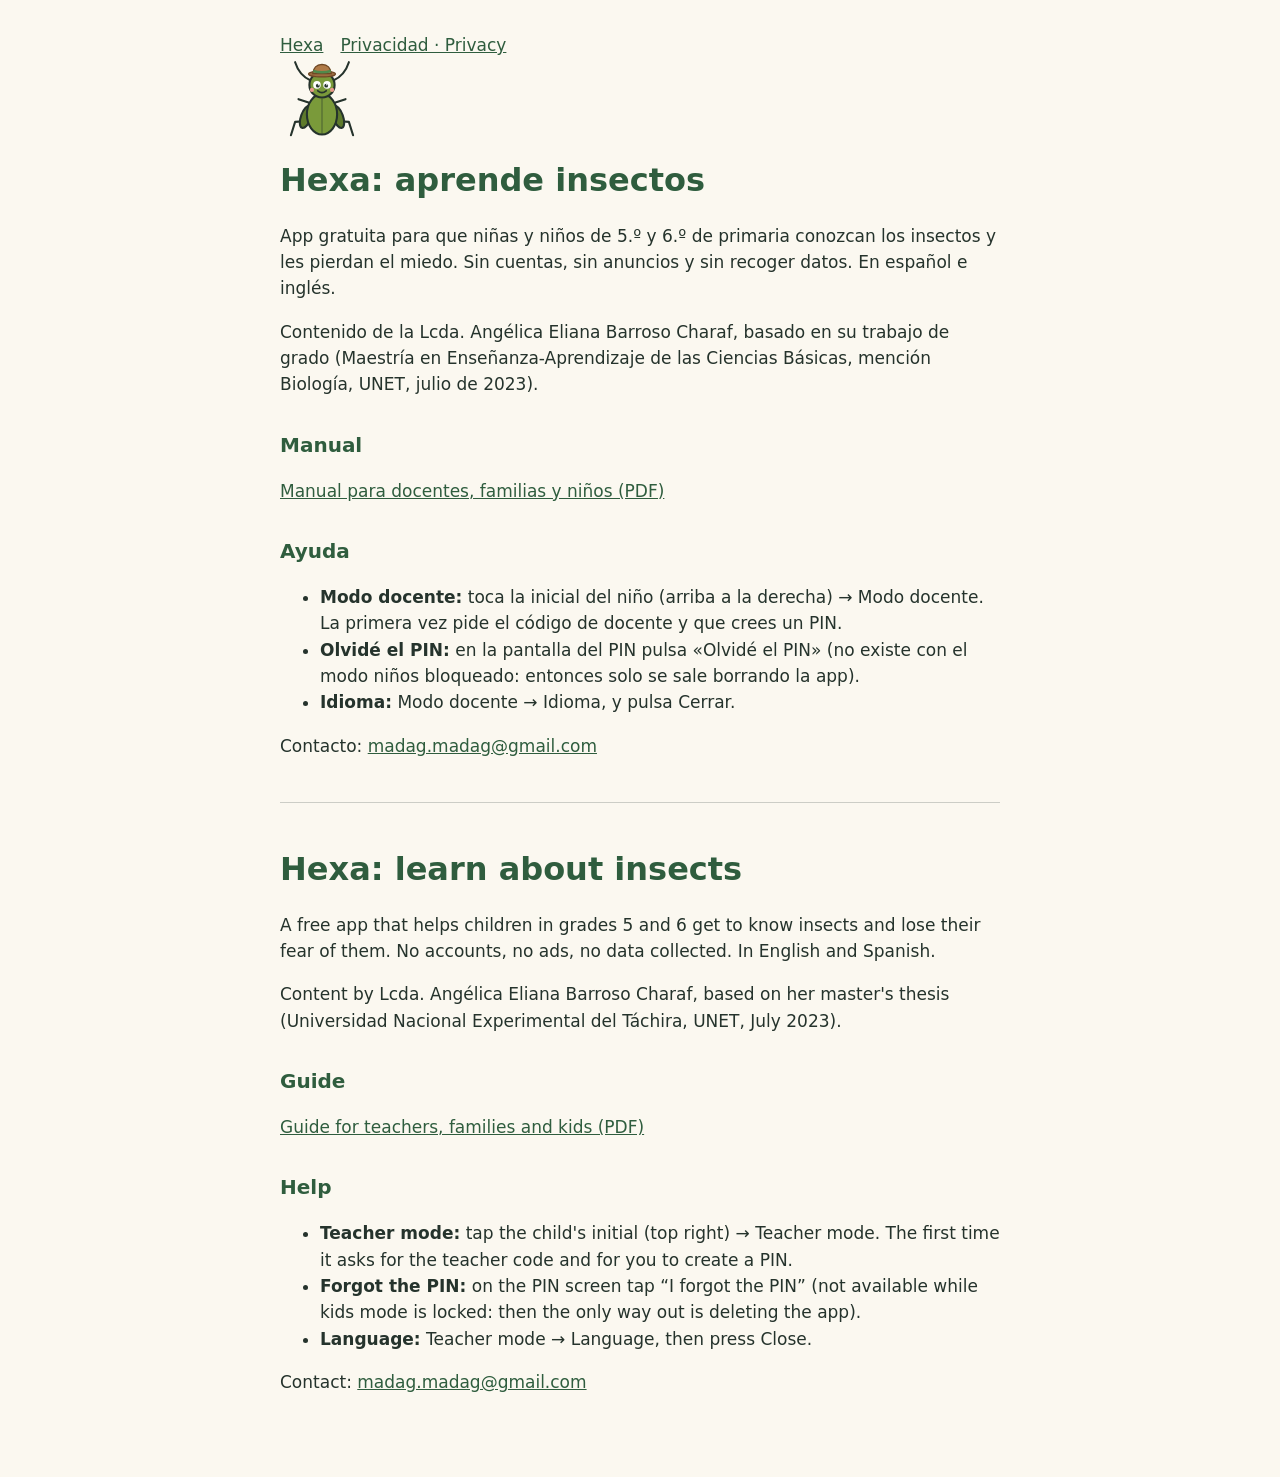
==== index.html @ cc791228 "Web de Hexa: soporte, privacidad y manuales Co-Authored-By: Claude Opus 5.5 <noreply@anthropic.com>" ====
<!doctype html><html lang="es"><head><meta charset="utf-8"><meta name="viewport" content="width=device-width,initial-scale=1"><title>Hexa: aprende insectos</title><style>:root{color-scheme:light dark;--bg:#FBF8F0;--fg:#25332C;--mut:#5d6b63;--acc:#2F5D3E}@media(prefers-color-scheme:dark){:root{--bg:#141a16;--fg:#eef2ee;--mut:#9aa8a0;--acc:#8fcf9b}}body{margin:0;background:var(--bg);color:var(--fg);font:17px/1.55 -apple-system,system-ui,sans-serif}main{max-width:720px;margin:0 auto;padding:32px 20px 64px}h1{font-size:2rem;margin:.2em 0;color:var(--acc)}h2{font-size:1.25rem;margin-top:1.6em;color:var(--acc)}a{color:var(--acc)}.mut{color:var(--mut)}hr{border:0;border-top:1px solid var(--mut);opacity:.3;margin:2.5em 0}nav a{margin-right:1em}img.logo{width:84px;height:84px}</style></head><body><main><nav><a href="./">Hexa</a><a href="privacidad.html">Privacidad · Privacy</a></nav><img class="logo" src="paquito.svg" alt="">
<section lang="es"><h1>Hexa: aprende insectos</h1>
<p>App gratuita para que niñas y niños de 5.º y 6.º de primaria conozcan los insectos y les pierdan el miedo. Sin cuentas, sin anuncios y sin recoger datos. En español e inglés.</p>
<p>Contenido de la Lcda. Angélica Eliana Barroso Charaf, basado en su trabajo de grado (Maestría en Enseñanza-Aprendizaje de las Ciencias Básicas, mención Biología, UNET, julio de 2023).</p>
<h2>Manual</h2><p><a href="Manual-Hexa-beta.pdf">Manual para docentes, familias y niños (PDF)</a></p>
<h2>Ayuda</h2><ul><li><b>Modo docente:</b> toca la inicial del niño (arriba a la derecha) → Modo docente. La primera vez pide el código de docente y que crees un PIN.</li><li><b>Olvidé el PIN:</b> en la pantalla del PIN pulsa «Olvidé el PIN» (no existe con el modo niños bloqueado: entonces solo se sale borrando la app).</li><li><b>Idioma:</b> Modo docente → Idioma, y pulsa Cerrar.</li></ul>
<p>Contacto: <a href="mailto:madag.madag@gmail.com">madag.madag@gmail.com</a></p></section><hr>
<section lang="en"><h1>Hexa: learn about insects</h1>
<p>A free app that helps children in grades 5 and 6 get to know insects and lose their fear of them. No accounts, no ads, no data collected. In English and Spanish.</p>
<p>Content by Lcda. Angélica Eliana Barroso Charaf, based on her master's thesis (Universidad Nacional Experimental del Táchira, UNET, July 2023).</p>
<h2>Guide</h2><p><a href="Hexa-beta-guide.pdf">Guide for teachers, families and kids (PDF)</a></p>
<h2>Help</h2><ul><li><b>Teacher mode:</b> tap the child's initial (top right) → Teacher mode. The first time it asks for the teacher code and for you to create a PIN.</li><li><b>Forgot the PIN:</b> on the PIN screen tap “I forgot the PIN” (not available while kids mode is locked: then the only way out is deleting the app).</li><li><b>Language:</b> Teacher mode → Language, then press Close.</li></ul>
<p>Contact: <a href="mailto:madag.madag@gmail.com">madag.madag@gmail.com</a></p></section></main></body></html>
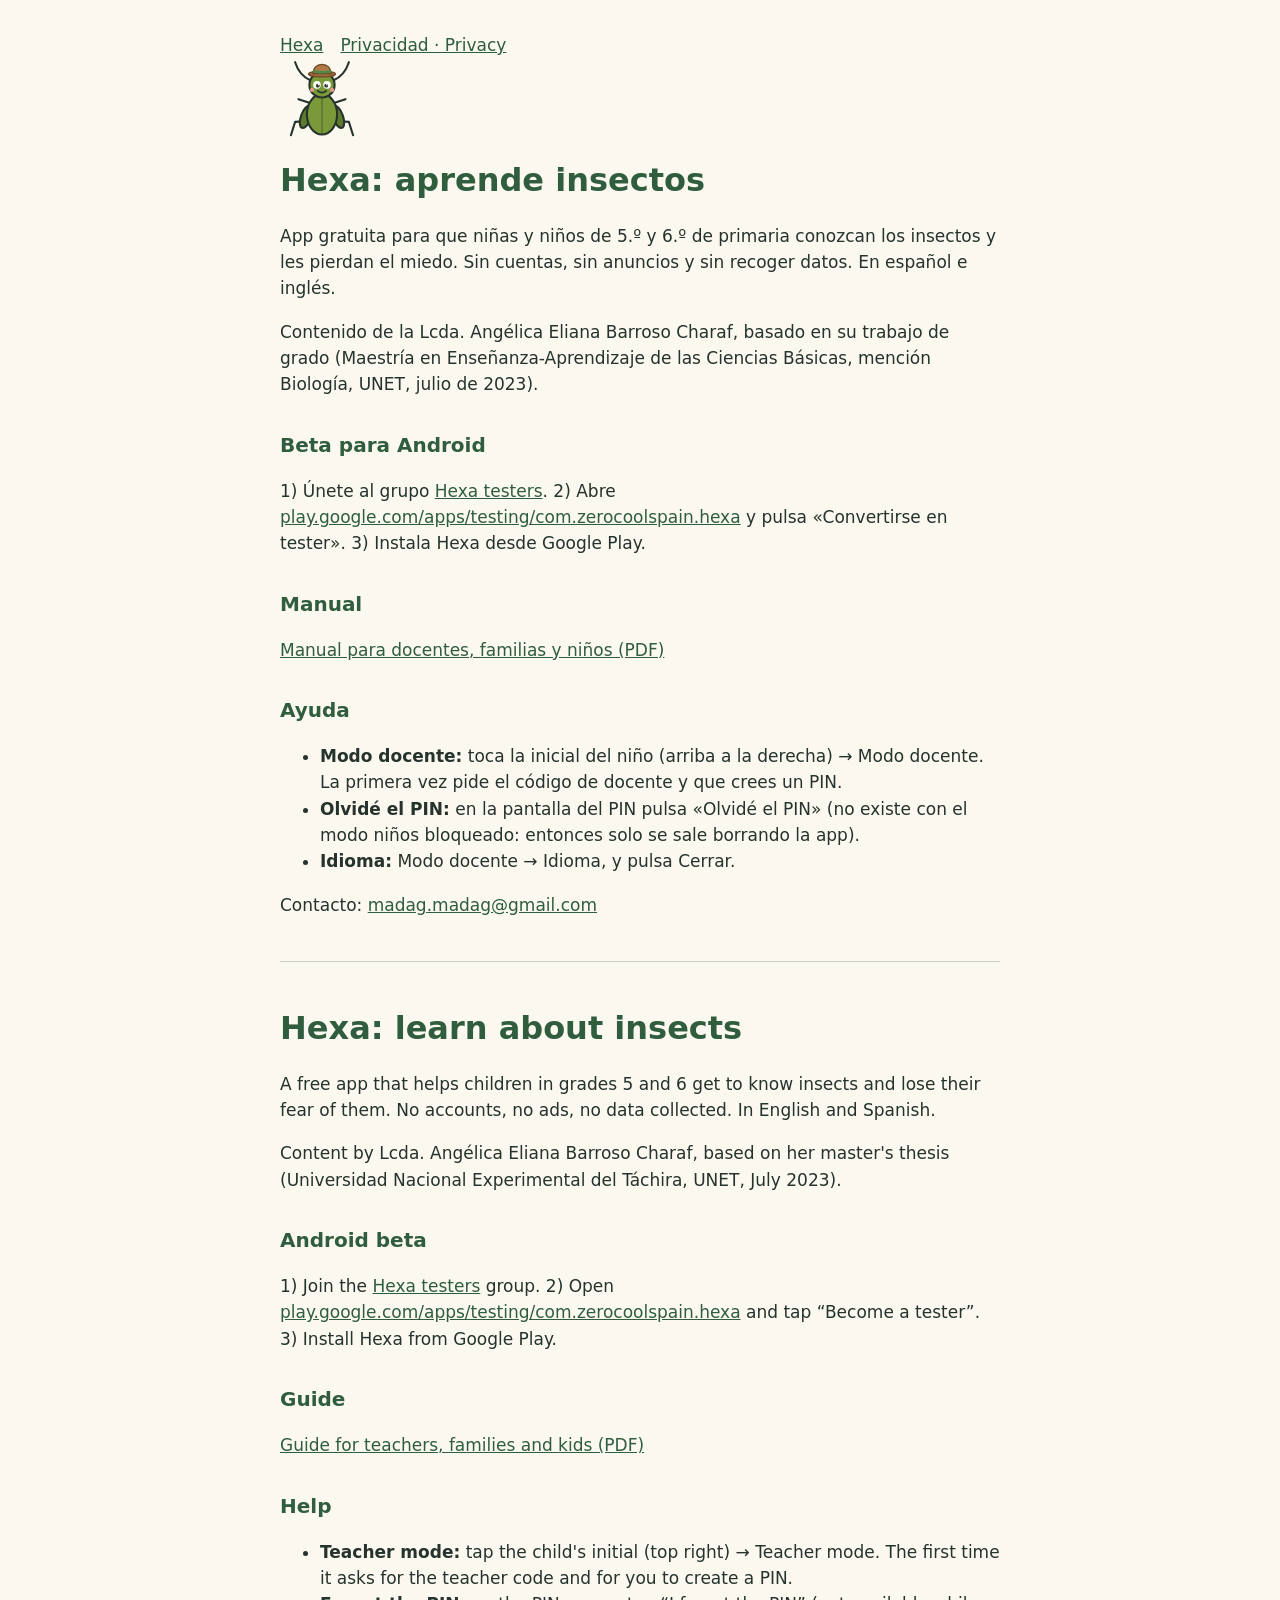
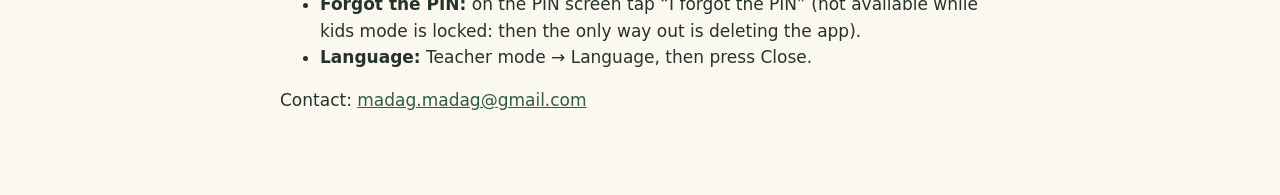
==== commit d98f3791: "Beta para Android Co-Authored-By: Claude Opus 5.5 <noreply@anthropic.com>" ====
--- a/index.html
+++ b/index.html
@@ -2,12 +2,14 @@
 <section lang="es"><h1>Hexa: aprende insectos</h1>
 <p>App gratuita para que niñas y niños de 5.º y 6.º de primaria conozcan los insectos y les pierdan el miedo. Sin cuentas, sin anuncios y sin recoger datos. En español e inglés.</p>
 <p>Contenido de la Lcda. Angélica Eliana Barroso Charaf, basado en su trabajo de grado (Maestría en Enseñanza-Aprendizaje de las Ciencias Básicas, mención Biología, UNET, julio de 2023).</p>
+<h2>Beta para Android</h2><p>1) Únete al grupo <a href="https://groups.google.com/g/hexa-testers">Hexa testers</a>. 2) Abre <a href="https://play.google.com/apps/testing/com.zerocoolspain.hexa">play.google.com/apps/testing/com.zerocoolspain.hexa</a> y pulsa «Convertirse en tester». 3) Instala Hexa desde Google Play.</p>
 <h2>Manual</h2><p><a href="Manual-Hexa-beta.pdf">Manual para docentes, familias y niños (PDF)</a></p>
 <h2>Ayuda</h2><ul><li><b>Modo docente:</b> toca la inicial del niño (arriba a la derecha) → Modo docente. La primera vez pide el código de docente y que crees un PIN.</li><li><b>Olvidé el PIN:</b> en la pantalla del PIN pulsa «Olvidé el PIN» (no existe con el modo niños bloqueado: entonces solo se sale borrando la app).</li><li><b>Idioma:</b> Modo docente → Idioma, y pulsa Cerrar.</li></ul>
 <p>Contacto: <a href="mailto:madag.madag@gmail.com">madag.madag@gmail.com</a></p></section><hr>
 <section lang="en"><h1>Hexa: learn about insects</h1>
 <p>A free app that helps children in grades 5 and 6 get to know insects and lose their fear of them. No accounts, no ads, no data collected. In English and Spanish.</p>
 <p>Content by Lcda. Angélica Eliana Barroso Charaf, based on her master's thesis (Universidad Nacional Experimental del Táchira, UNET, July 2023).</p>
+<h2>Android beta</h2><p>1) Join the <a href="https://groups.google.com/g/hexa-testers">Hexa testers</a> group. 2) Open <a href="https://play.google.com/apps/testing/com.zerocoolspain.hexa">play.google.com/apps/testing/com.zerocoolspain.hexa</a> and tap “Become a tester”. 3) Install Hexa from Google Play.</p>
 <h2>Guide</h2><p><a href="Hexa-beta-guide.pdf">Guide for teachers, families and kids (PDF)</a></p>
 <h2>Help</h2><ul><li><b>Teacher mode:</b> tap the child's initial (top right) → Teacher mode. The first time it asks for the teacher code and for you to create a PIN.</li><li><b>Forgot the PIN:</b> on the PIN screen tap “I forgot the PIN” (not available while kids mode is locked: then the only way out is deleting the app).</li><li><b>Language:</b> Teacher mode → Language, then press Close.</li></ul>
 <p>Contact: <a href="mailto:madag.madag@gmail.com">madag.madag@gmail.com</a></p></section></main></body></html>
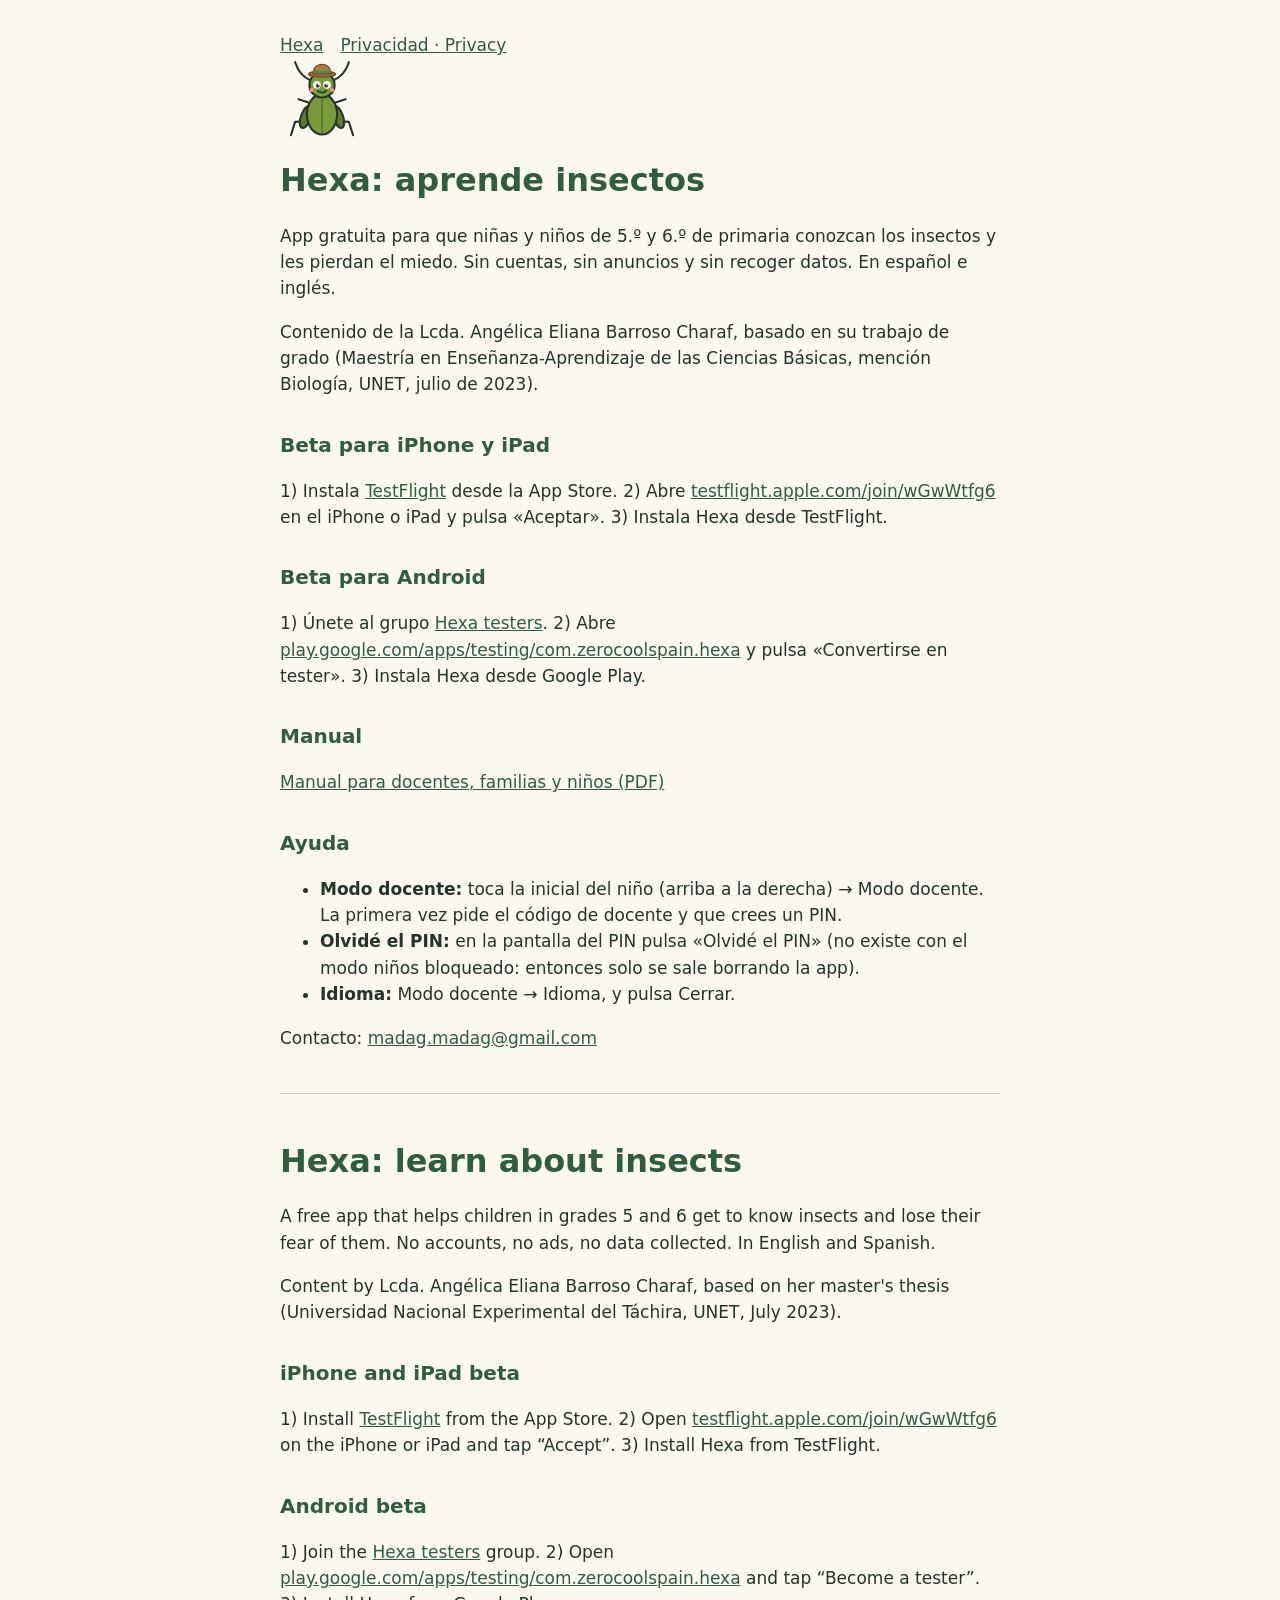
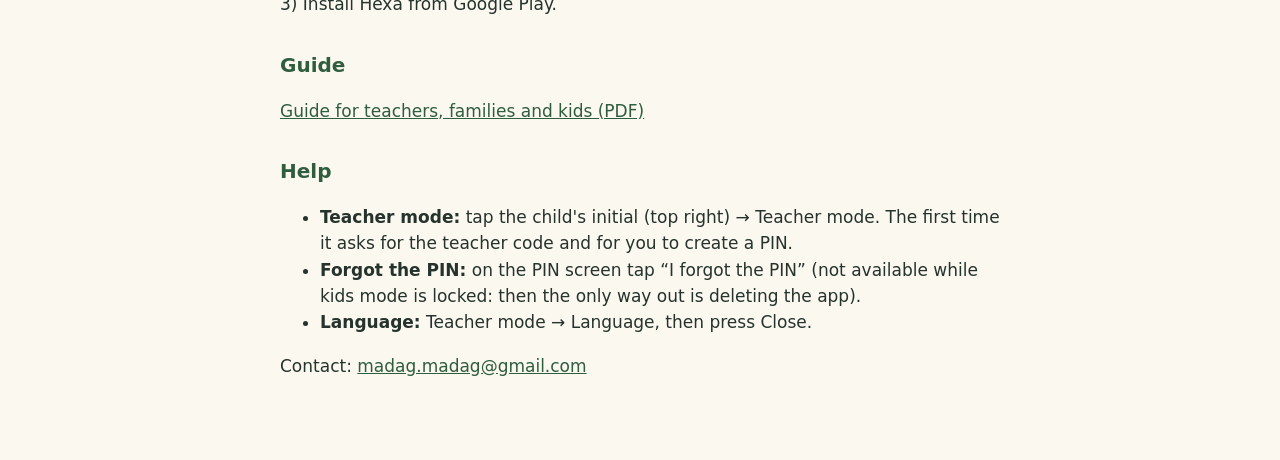
==== commit 4a997fcc: "Enlace de la beta pública de iOS (TestFlight) Co-Authored-By: Claude Opus 5.5 <noreply@anthropic.com" ====
--- a/index.html
+++ b/index.html
@@ -2,6 +2,7 @@
 <section lang="es"><h1>Hexa: aprende insectos</h1>
 <p>App gratuita para que niñas y niños de 5.º y 6.º de primaria conozcan los insectos y les pierdan el miedo. Sin cuentas, sin anuncios y sin recoger datos. En español e inglés.</p>
 <p>Contenido de la Lcda. Angélica Eliana Barroso Charaf, basado en su trabajo de grado (Maestría en Enseñanza-Aprendizaje de las Ciencias Básicas, mención Biología, UNET, julio de 2023).</p>
+<h2>Beta para iPhone y iPad</h2><p>1) Instala <a href="https://apps.apple.com/app/testflight/id899247664">TestFlight</a> desde la App Store. 2) Abre <a href="https://testflight.apple.com/join/wGwWtfg6">testflight.apple.com/join/wGwWtfg6</a> en el iPhone o iPad y pulsa «Aceptar». 3) Instala Hexa desde TestFlight.</p>
 <h2>Beta para Android</h2><p>1) Únete al grupo <a href="https://groups.google.com/g/hexa-testers">Hexa testers</a>. 2) Abre <a href="https://play.google.com/apps/testing/com.zerocoolspain.hexa">play.google.com/apps/testing/com.zerocoolspain.hexa</a> y pulsa «Convertirse en tester». 3) Instala Hexa desde Google Play.</p>
 <h2>Manual</h2><p><a href="Manual-Hexa-beta.pdf">Manual para docentes, familias y niños (PDF)</a></p>
 <h2>Ayuda</h2><ul><li><b>Modo docente:</b> toca la inicial del niño (arriba a la derecha) → Modo docente. La primera vez pide el código de docente y que crees un PIN.</li><li><b>Olvidé el PIN:</b> en la pantalla del PIN pulsa «Olvidé el PIN» (no existe con el modo niños bloqueado: entonces solo se sale borrando la app).</li><li><b>Idioma:</b> Modo docente → Idioma, y pulsa Cerrar.</li></ul>
@@ -9,6 +10,7 @@
 <section lang="en"><h1>Hexa: learn about insects</h1>
 <p>A free app that helps children in grades 5 and 6 get to know insects and lose their fear of them. No accounts, no ads, no data collected. In English and Spanish.</p>
 <p>Content by Lcda. Angélica Eliana Barroso Charaf, based on her master's thesis (Universidad Nacional Experimental del Táchira, UNET, July 2023).</p>
+<h2>iPhone and iPad beta</h2><p>1) Install <a href="https://apps.apple.com/app/testflight/id899247664">TestFlight</a> from the App Store. 2) Open <a href="https://testflight.apple.com/join/wGwWtfg6">testflight.apple.com/join/wGwWtfg6</a> on the iPhone or iPad and tap “Accept”. 3) Install Hexa from TestFlight.</p>
 <h2>Android beta</h2><p>1) Join the <a href="https://groups.google.com/g/hexa-testers">Hexa testers</a> group. 2) Open <a href="https://play.google.com/apps/testing/com.zerocoolspain.hexa">play.google.com/apps/testing/com.zerocoolspain.hexa</a> and tap “Become a tester”. 3) Install Hexa from Google Play.</p>
 <h2>Guide</h2><p><a href="Hexa-beta-guide.pdf">Guide for teachers, families and kids (PDF)</a></p>
 <h2>Help</h2><ul><li><b>Teacher mode:</b> tap the child's initial (top right) → Teacher mode. The first time it asks for the teacher code and for you to create a PIN.</li><li><b>Forgot the PIN:</b> on the PIN screen tap “I forgot the PIN” (not available while kids mode is locked: then the only way out is deleting the app).</li><li><b>Language:</b> Teacher mode → Language, then press Close.</li></ul>
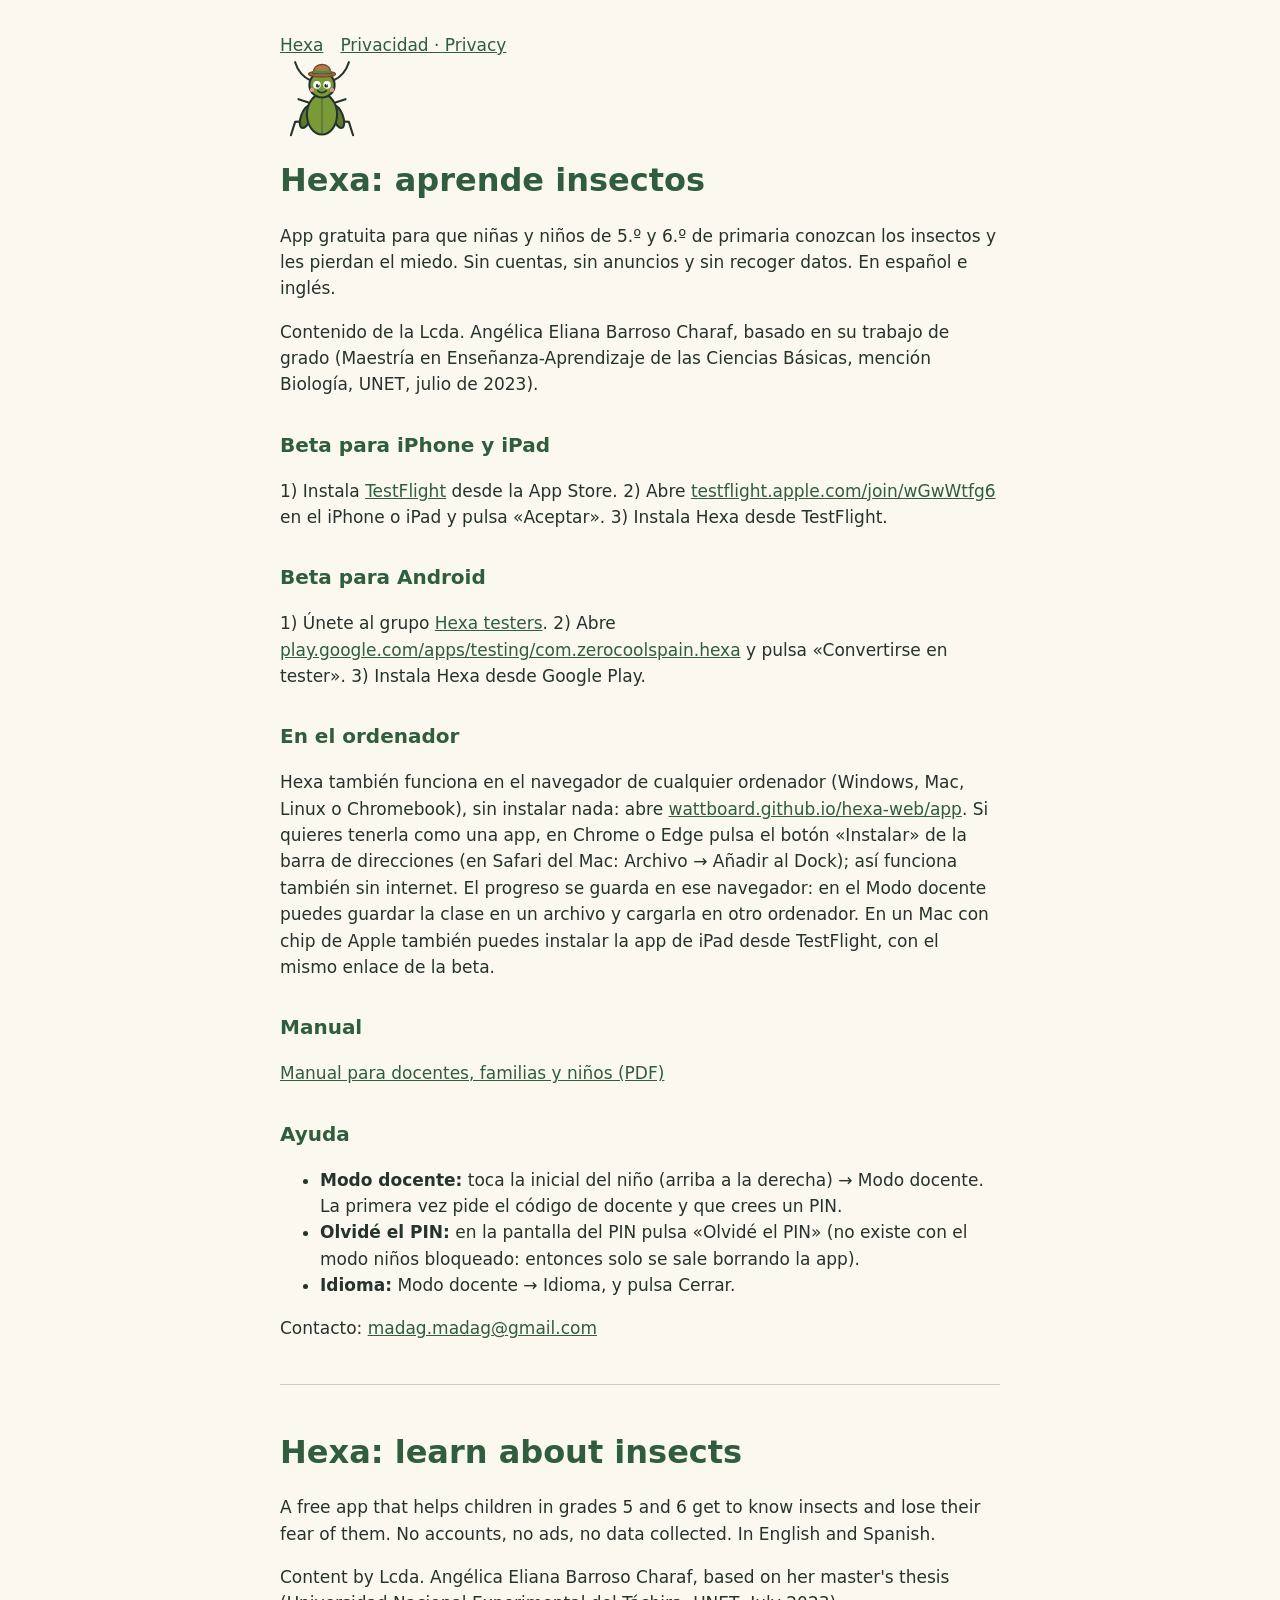
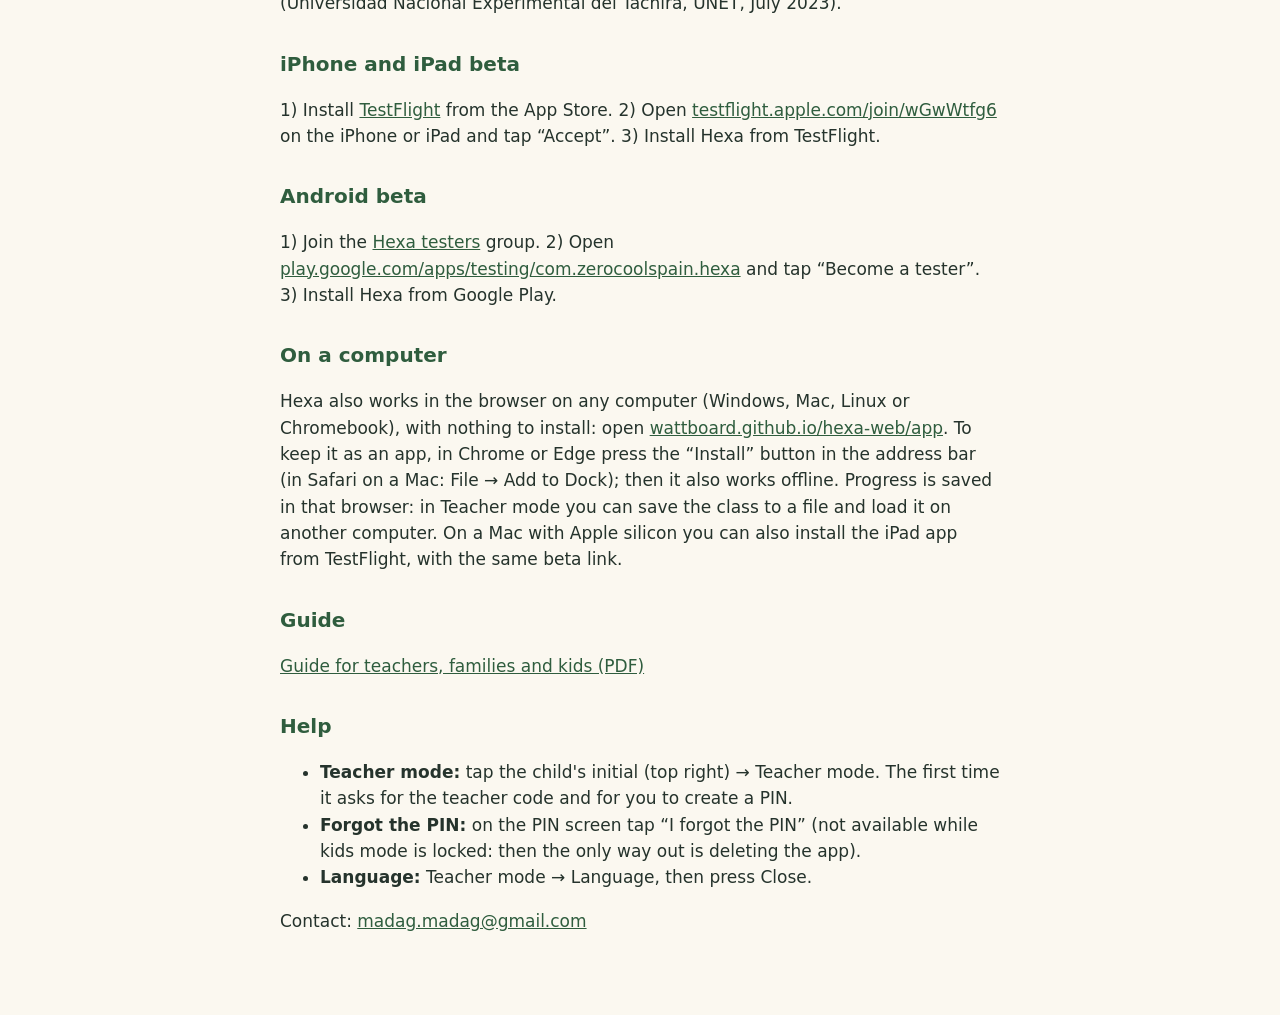
==== commit 522a222c: "Hexa en el navegador: app web en /app (también instalable y sin conexión) y cómo usarla en un ordena" ====
--- a/index.html
+++ b/index.html
@@ -4,6 +4,7 @@
 <p>Contenido de la Lcda. Angélica Eliana Barroso Charaf, basado en su trabajo de grado (Maestría en Enseñanza-Aprendizaje de las Ciencias Básicas, mención Biología, UNET, julio de 2023).</p>
 <h2>Beta para iPhone y iPad</h2><p>1) Instala <a href="https://apps.apple.com/app/testflight/id899247664">TestFlight</a> desde la App Store. 2) Abre <a href="https://testflight.apple.com/join/wGwWtfg6">testflight.apple.com/join/wGwWtfg6</a> en el iPhone o iPad y pulsa «Aceptar». 3) Instala Hexa desde TestFlight.</p>
 <h2>Beta para Android</h2><p>1) Únete al grupo <a href="https://groups.google.com/g/hexa-testers">Hexa testers</a>. 2) Abre <a href="https://play.google.com/apps/testing/com.zerocoolspain.hexa">play.google.com/apps/testing/com.zerocoolspain.hexa</a> y pulsa «Convertirse en tester». 3) Instala Hexa desde Google Play.</p>
+<h2>En el ordenador</h2><p>Hexa también funciona en el navegador de cualquier ordenador (Windows, Mac, Linux o Chromebook), sin instalar nada: abre <a href="app/">wattboard.github.io/hexa-web/app</a>. Si quieres tenerla como una app, en Chrome o Edge pulsa el botón «Instalar» de la barra de direcciones (en Safari del Mac: Archivo → Añadir al Dock); así funciona también sin internet. El progreso se guarda en ese navegador: en el Modo docente puedes guardar la clase en un archivo y cargarla en otro ordenador. En un Mac con chip de Apple también puedes instalar la app de iPad desde TestFlight, con el mismo enlace de la beta.</p>
 <h2>Manual</h2><p><a href="Manual-Hexa-beta.pdf">Manual para docentes, familias y niños (PDF)</a></p>
 <h2>Ayuda</h2><ul><li><b>Modo docente:</b> toca la inicial del niño (arriba a la derecha) → Modo docente. La primera vez pide el código de docente y que crees un PIN.</li><li><b>Olvidé el PIN:</b> en la pantalla del PIN pulsa «Olvidé el PIN» (no existe con el modo niños bloqueado: entonces solo se sale borrando la app).</li><li><b>Idioma:</b> Modo docente → Idioma, y pulsa Cerrar.</li></ul>
 <p>Contacto: <a href="mailto:madag.madag@gmail.com">madag.madag@gmail.com</a></p></section><hr>
@@ -12,6 +13,7 @@
 <p>Content by Lcda. Angélica Eliana Barroso Charaf, based on her master's thesis (Universidad Nacional Experimental del Táchira, UNET, July 2023).</p>
 <h2>iPhone and iPad beta</h2><p>1) Install <a href="https://apps.apple.com/app/testflight/id899247664">TestFlight</a> from the App Store. 2) Open <a href="https://testflight.apple.com/join/wGwWtfg6">testflight.apple.com/join/wGwWtfg6</a> on the iPhone or iPad and tap “Accept”. 3) Install Hexa from TestFlight.</p>
 <h2>Android beta</h2><p>1) Join the <a href="https://groups.google.com/g/hexa-testers">Hexa testers</a> group. 2) Open <a href="https://play.google.com/apps/testing/com.zerocoolspain.hexa">play.google.com/apps/testing/com.zerocoolspain.hexa</a> and tap “Become a tester”. 3) Install Hexa from Google Play.</p>
+<h2>On a computer</h2><p>Hexa also works in the browser on any computer (Windows, Mac, Linux or Chromebook), with nothing to install: open <a href="app/">wattboard.github.io/hexa-web/app</a>. To keep it as an app, in Chrome or Edge press the “Install” button in the address bar (in Safari on a Mac: File → Add to Dock); then it also works offline. Progress is saved in that browser: in Teacher mode you can save the class to a file and load it on another computer. On a Mac with Apple silicon you can also install the iPad app from TestFlight, with the same beta link.</p>
 <h2>Guide</h2><p><a href="Hexa-beta-guide.pdf">Guide for teachers, families and kids (PDF)</a></p>
 <h2>Help</h2><ul><li><b>Teacher mode:</b> tap the child's initial (top right) → Teacher mode. The first time it asks for the teacher code and for you to create a PIN.</li><li><b>Forgot the PIN:</b> on the PIN screen tap “I forgot the PIN” (not available while kids mode is locked: then the only way out is deleting the app).</li><li><b>Language:</b> Teacher mode → Language, then press Close.</li></ul>
 <p>Contact: <a href="mailto:madag.madag@gmail.com">madag.madag@gmail.com</a></p></section></main></body></html>
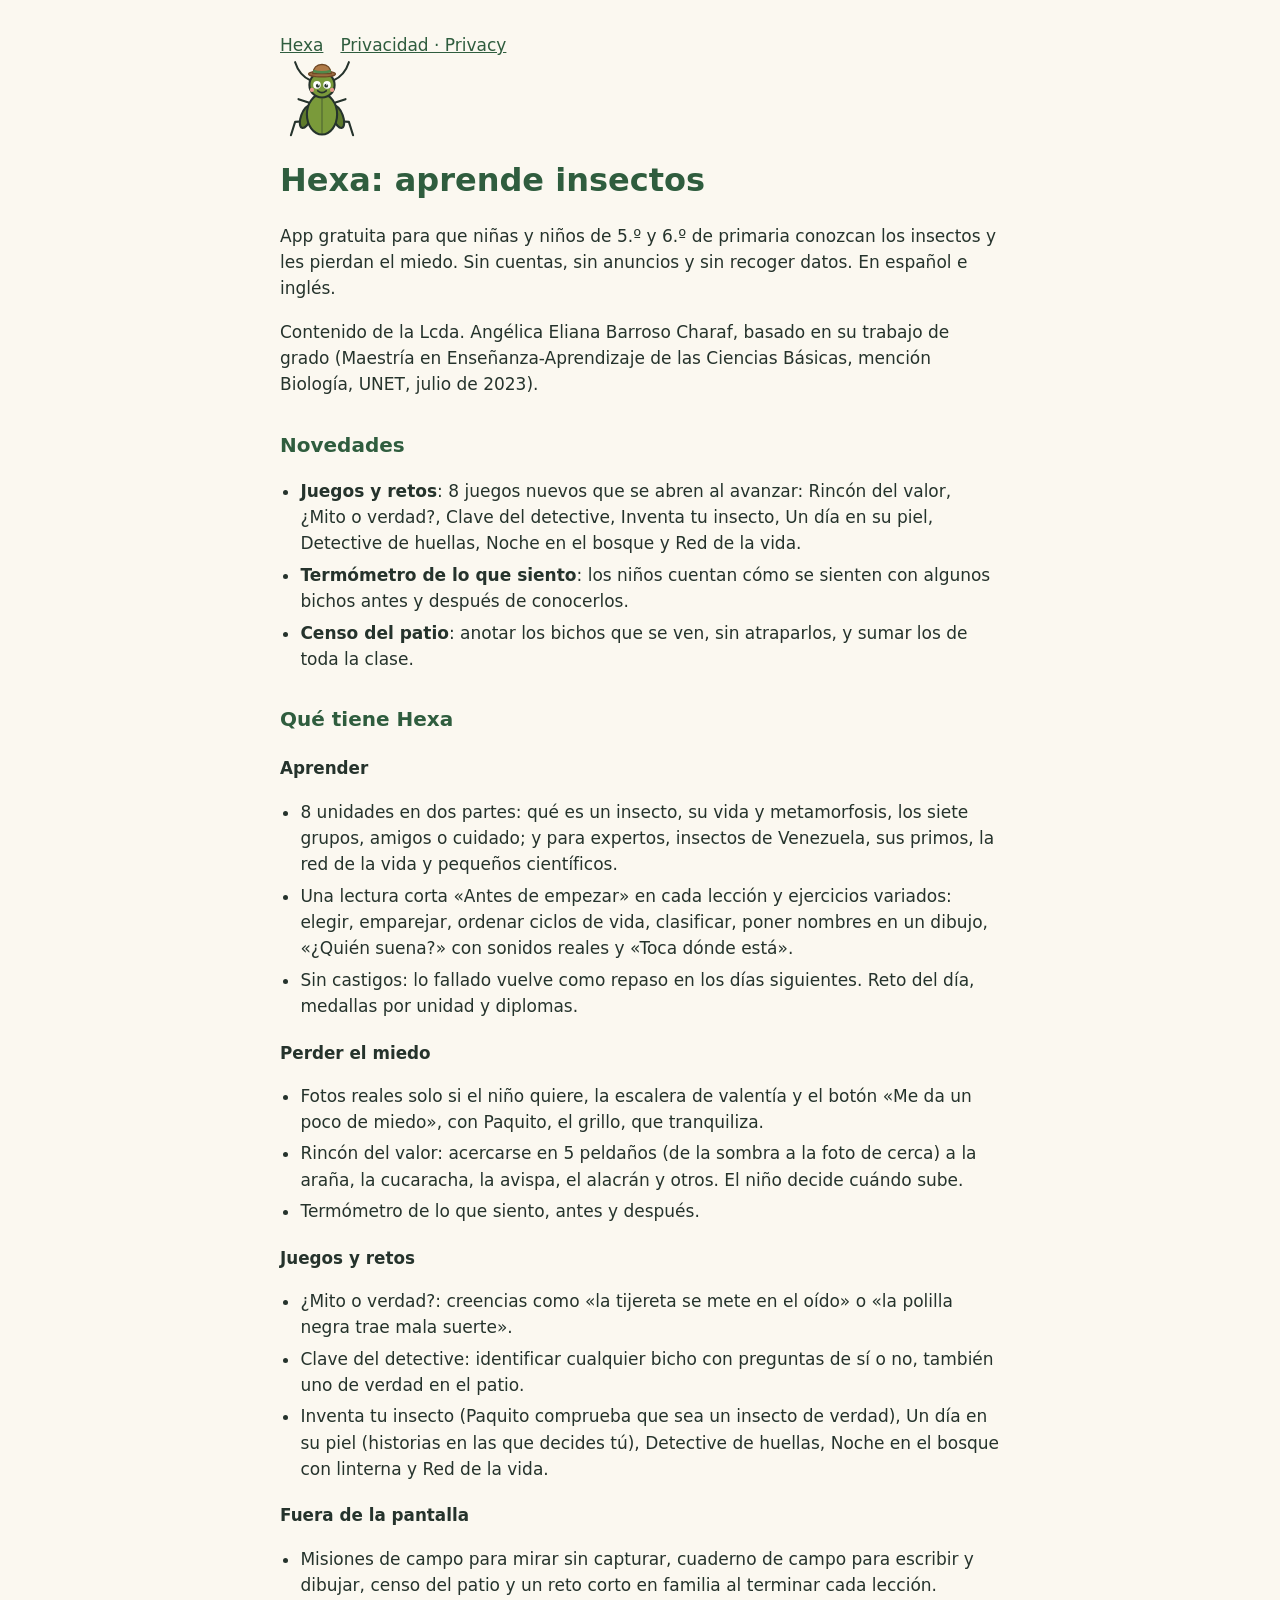
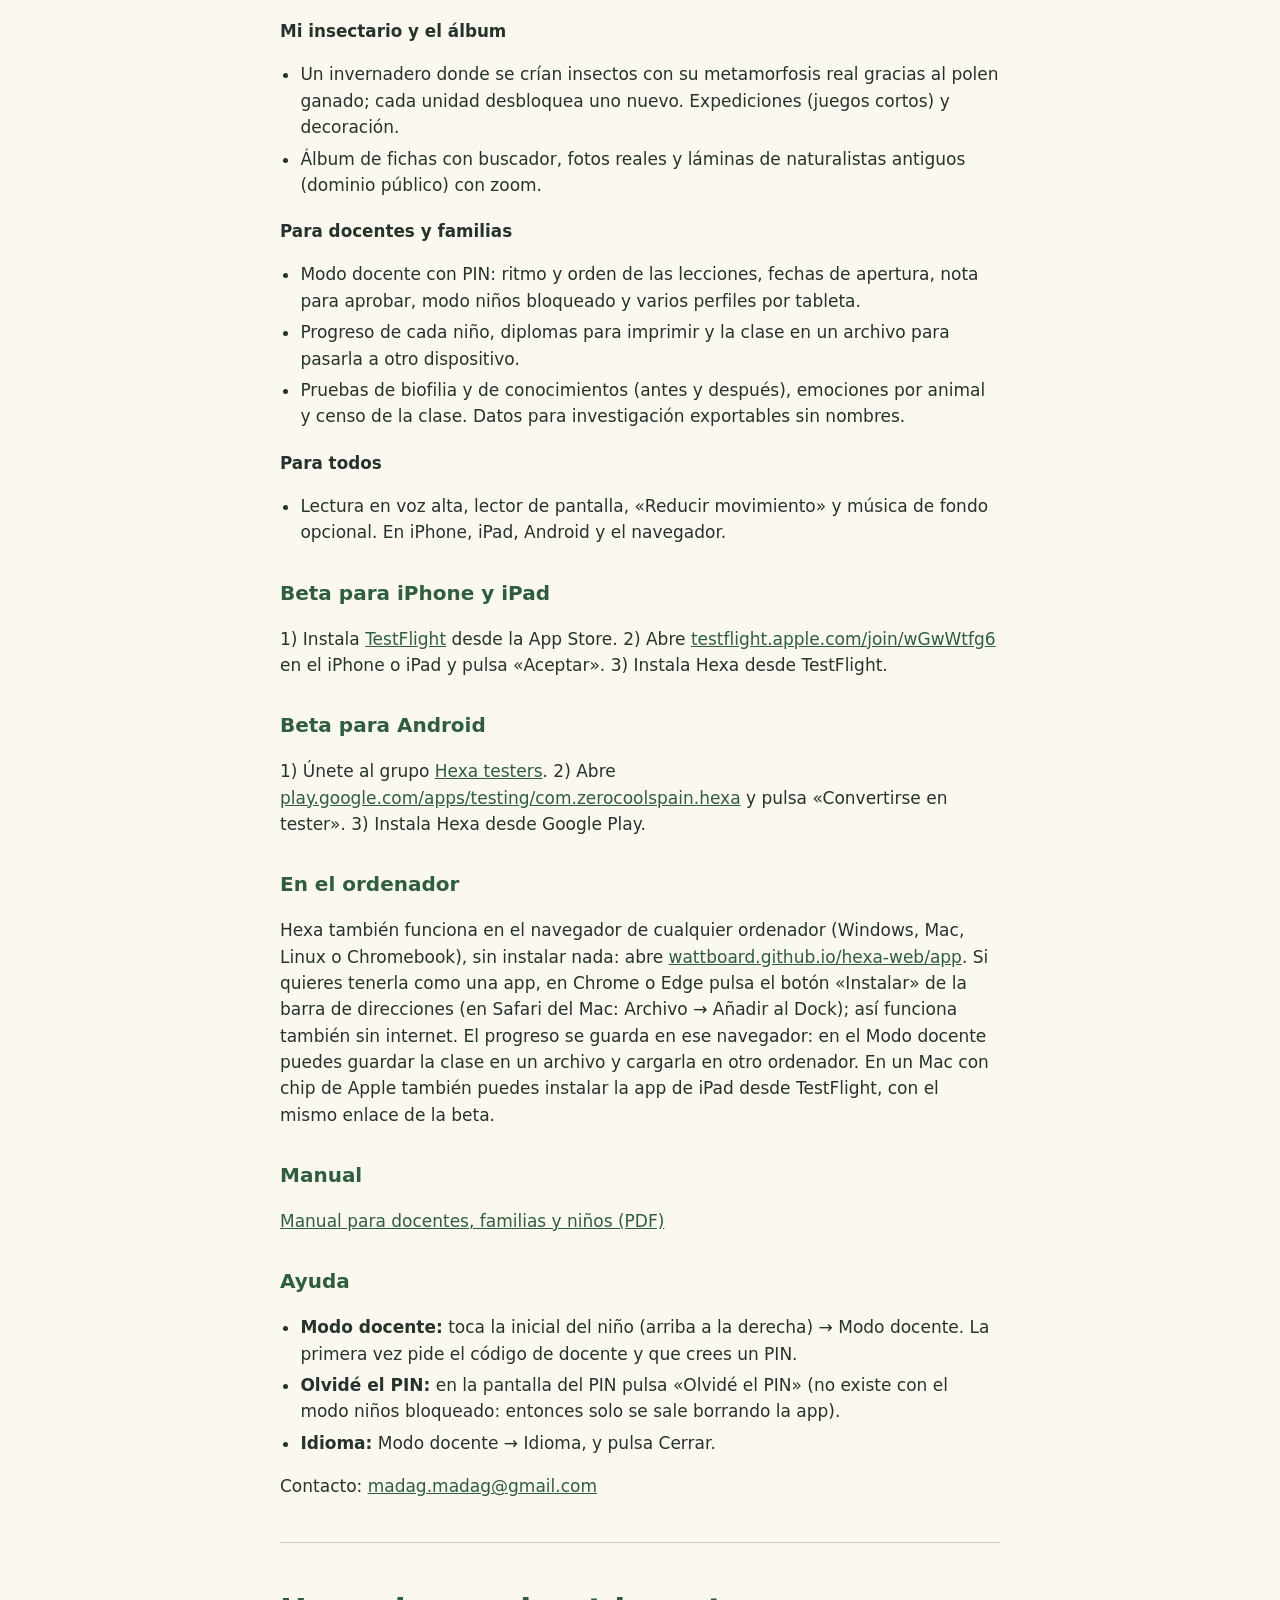
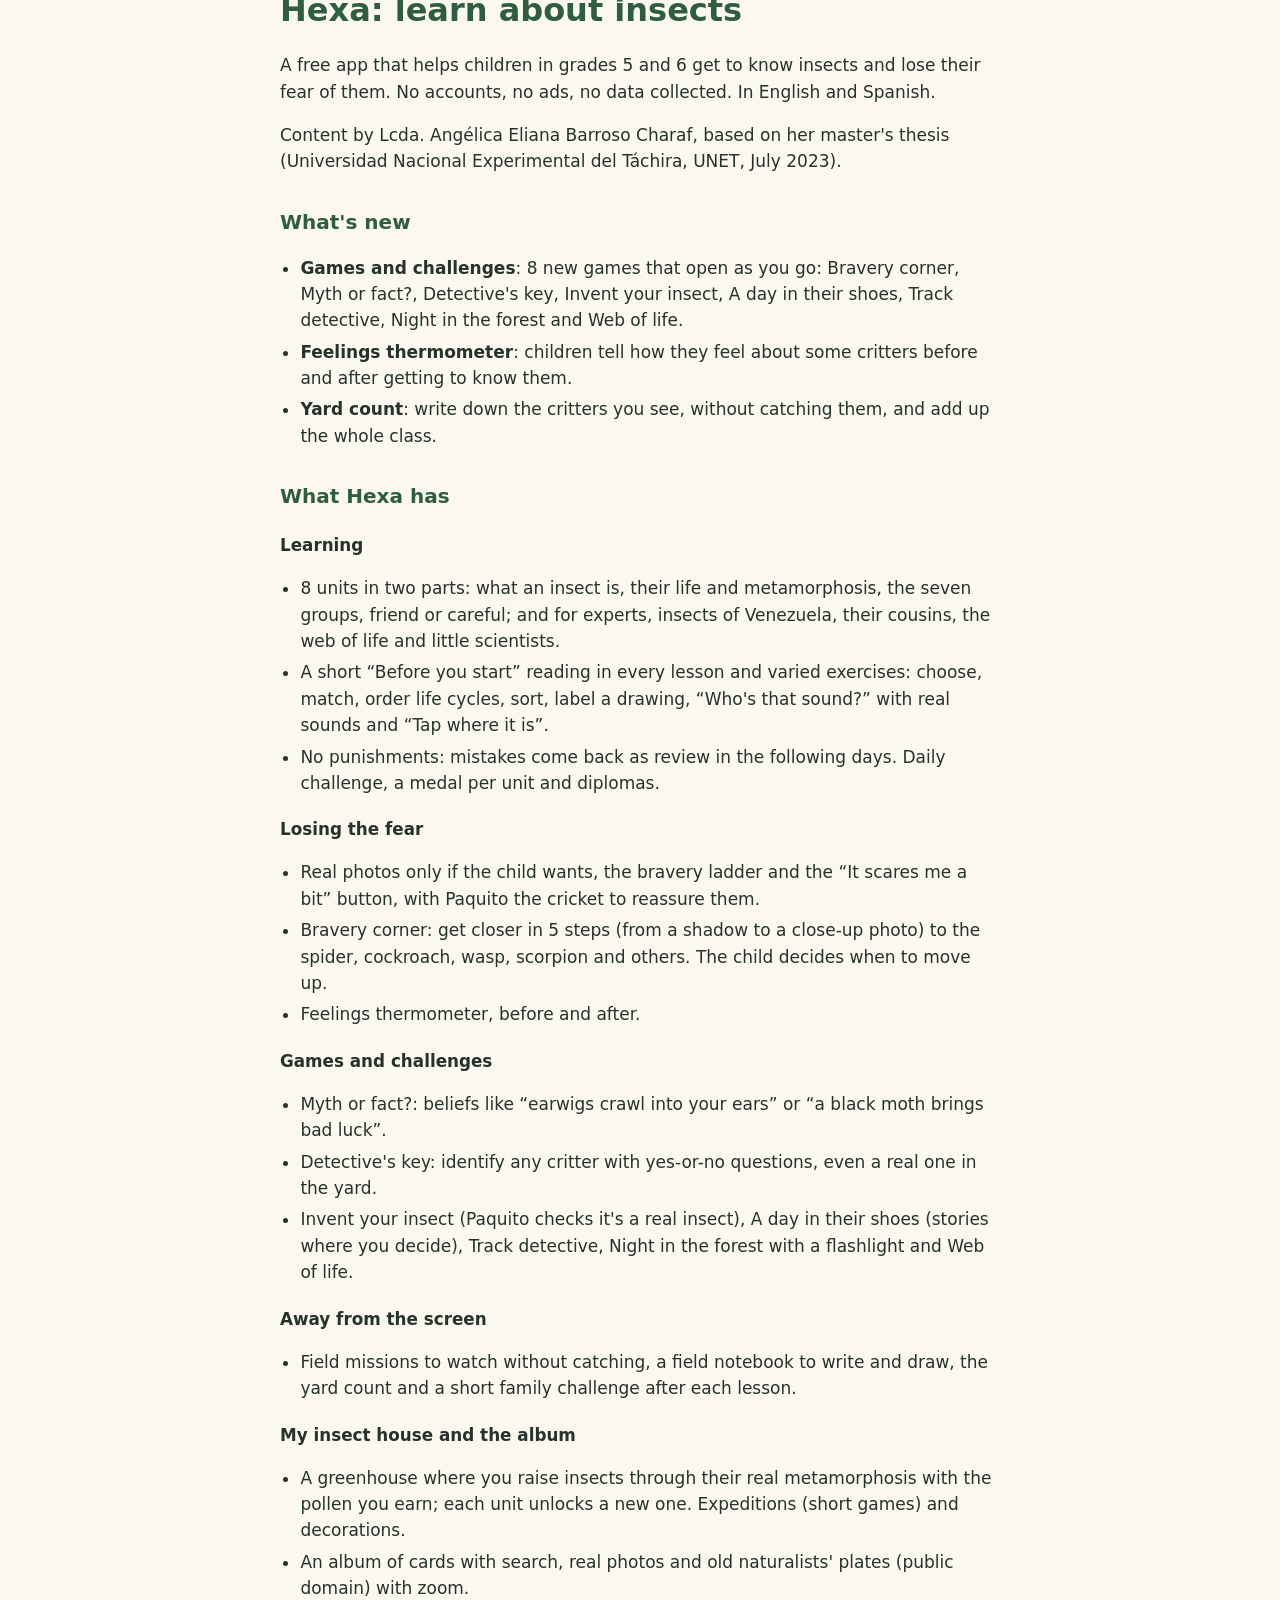
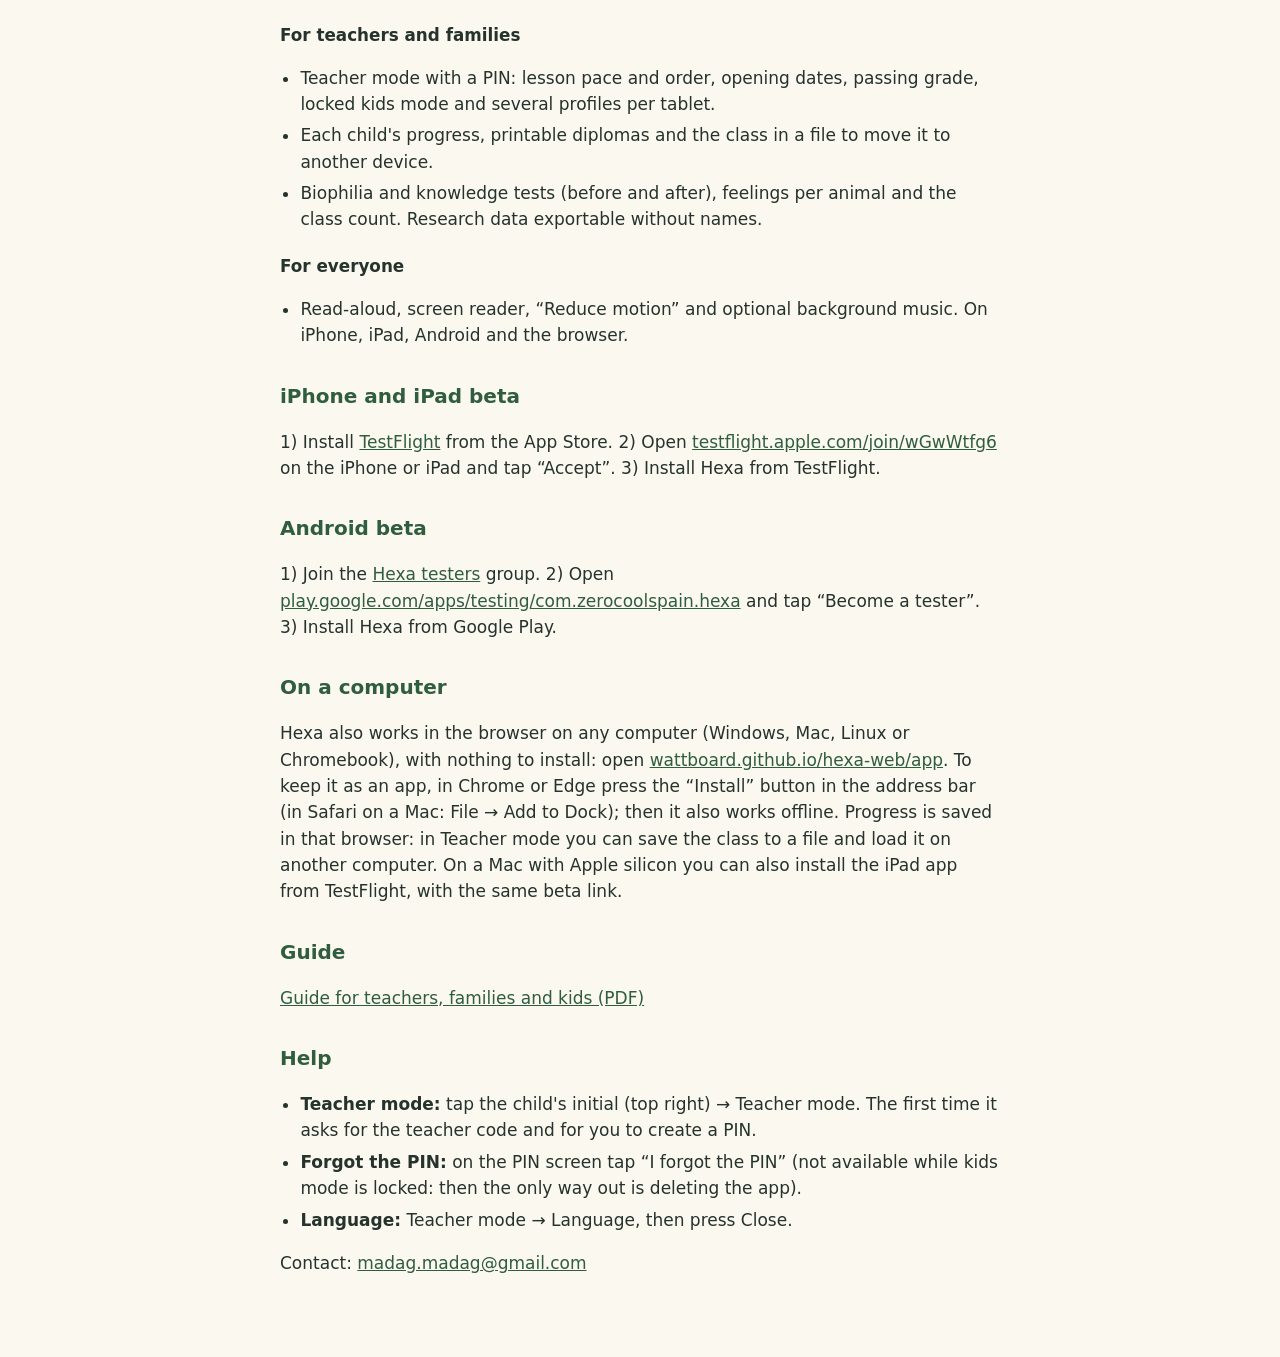
==== commit b820b46e: "Página de Hexa: novedades y todo lo que tiene la app (es/en)" ====
--- a/index.html
+++ b/index.html
@@ -1,7 +1,35 @@
-<!doctype html><html lang="es"><head><meta charset="utf-8"><meta name="viewport" content="width=device-width,initial-scale=1"><title>Hexa: aprende insectos</title><style>:root{color-scheme:light dark;--bg:#FBF8F0;--fg:#25332C;--mut:#5d6b63;--acc:#2F5D3E}@media(prefers-color-scheme:dark){:root{--bg:#141a16;--fg:#eef2ee;--mut:#9aa8a0;--acc:#8fcf9b}}body{margin:0;background:var(--bg);color:var(--fg);font:17px/1.55 -apple-system,system-ui,sans-serif}main{max-width:720px;margin:0 auto;padding:32px 20px 64px}h1{font-size:2rem;margin:.2em 0;color:var(--acc)}h2{font-size:1.25rem;margin-top:1.6em;color:var(--acc)}a{color:var(--acc)}.mut{color:var(--mut)}hr{border:0;border-top:1px solid var(--mut);opacity:.3;margin:2.5em 0}nav a{margin-right:1em}img.logo{width:84px;height:84px}</style></head><body><main><nav><a href="./">Hexa</a><a href="privacidad.html">Privacidad · Privacy</a></nav><img class="logo" src="paquito.svg" alt="">
+<!doctype html><html lang="es"><head><meta charset="utf-8"><meta name="viewport" content="width=device-width,initial-scale=1"><title>Hexa: aprende insectos</title><style>:root{color-scheme:light dark;--bg:#FBF8F0;--fg:#25332C;--mut:#5d6b63;--acc:#2F5D3E}@media(prefers-color-scheme:dark){:root{--bg:#141a16;--fg:#eef2ee;--mut:#9aa8a0;--acc:#8fcf9b}}body{margin:0;background:var(--bg);color:var(--fg);font:17px/1.55 -apple-system,system-ui,sans-serif}main{max-width:720px;margin:0 auto;padding:32px 20px 64px}h1{font-size:2rem;margin:.2em 0;color:var(--acc)}h2{font-size:1.25rem;margin-top:1.6em;color:var(--acc)}a{color:var(--acc)}.mut{color:var(--mut)}hr{border:0;border-top:1px solid var(--mut);opacity:.3;margin:2.5em 0}nav a{margin-right:1em}img.logo{width:84px;height:84px}ul{padding-left:1.2em}li{margin:.3em 0}h3{font-size:1.05rem;margin:1.2em 0 .3em}</style></head><body><main><nav><a href="./">Hexa</a><a href="privacidad.html">Privacidad · Privacy</a></nav><img class="logo" src="paquito.svg" alt="">
 <section lang="es"><h1>Hexa: aprende insectos</h1>
 <p>App gratuita para que niñas y niños de 5.º y 6.º de primaria conozcan los insectos y les pierdan el miedo. Sin cuentas, sin anuncios y sin recoger datos. En español e inglés.</p>
 <p>Contenido de la Lcda. Angélica Eliana Barroso Charaf, basado en su trabajo de grado (Maestría en Enseñanza-Aprendizaje de las Ciencias Básicas, mención Biología, UNET, julio de 2023).</p>
+<h2>Novedades</h2><ul>
+<li><b>Juegos y retos</b>: 8 juegos nuevos que se abren al avanzar: Rincón del valor, ¿Mito o verdad?, Clave del detective, Inventa tu insecto, Un día en su piel, Detective de huellas, Noche en el bosque y Red de la vida.</li>
+<li><b>Termómetro de lo que siento</b>: los niños cuentan cómo se sienten con algunos bichos antes y después de conocerlos.</li>
+<li><b>Censo del patio</b>: anotar los bichos que se ven, sin atraparlos, y sumar los de toda la clase.</li></ul>
+<h2>Qué tiene Hexa</h2>
+<h3>Aprender</h3><ul>
+<li>8 unidades en dos partes: qué es un insecto, su vida y metamorfosis, los siete grupos, amigos o cuidado; y para expertos, insectos de Venezuela, sus primos, la red de la vida y pequeños científicos.</li>
+<li>Una lectura corta «Antes de empezar» en cada lección y ejercicios variados: elegir, emparejar, ordenar ciclos de vida, clasificar, poner nombres en un dibujo, «¿Quién suena?» con sonidos reales y «Toca dónde está».</li>
+<li>Sin castigos: lo fallado vuelve como repaso en los días siguientes. Reto del día, medallas por unidad y diplomas.</li></ul>
+<h3>Perder el miedo</h3><ul>
+<li>Fotos reales solo si el niño quiere, la escalera de valentía y el botón «Me da un poco de miedo», con Paquito, el grillo, que tranquiliza.</li>
+<li>Rincón del valor: acercarse en 5 peldaños (de la sombra a la foto de cerca) a la araña, la cucaracha, la avispa, el alacrán y otros. El niño decide cuándo sube.</li>
+<li>Termómetro de lo que siento, antes y después.</li></ul>
+<h3>Juegos y retos</h3><ul>
+<li>¿Mito o verdad?: creencias como «la tijereta se mete en el oído» o «la polilla negra trae mala suerte».</li>
+<li>Clave del detective: identificar cualquier bicho con preguntas de sí o no, también uno de verdad en el patio.</li>
+<li>Inventa tu insecto (Paquito comprueba que sea un insecto de verdad), Un día en su piel (historias en las que decides tú), Detective de huellas, Noche en el bosque con linterna y Red de la vida.</li></ul>
+<h3>Fuera de la pantalla</h3><ul>
+<li>Misiones de campo para mirar sin capturar, cuaderno de campo para escribir y dibujar, censo del patio y un reto corto en familia al terminar cada lección.</li></ul>
+<h3>Mi insectario y el álbum</h3><ul>
+<li>Un invernadero donde se crían insectos con su metamorfosis real gracias al polen ganado; cada unidad desbloquea uno nuevo. Expediciones (juegos cortos) y decoración.</li>
+<li>Álbum de fichas con buscador, fotos reales y láminas de naturalistas antiguos (dominio público) con zoom.</li></ul>
+<h3>Para docentes y familias</h3><ul>
+<li>Modo docente con PIN: ritmo y orden de las lecciones, fechas de apertura, nota para aprobar, modo niños bloqueado y varios perfiles por tableta.</li>
+<li>Progreso de cada niño, diplomas para imprimir y la clase en un archivo para pasarla a otro dispositivo.</li>
+<li>Pruebas de biofilia y de conocimientos (antes y después), emociones por animal y censo de la clase. Datos para investigación exportables sin nombres.</li></ul>
+<h3>Para todos</h3><ul>
+<li>Lectura en voz alta, lector de pantalla, «Reducir movimiento» y música de fondo opcional. En iPhone, iPad, Android y el navegador.</li></ul>
 <h2>Beta para iPhone y iPad</h2><p>1) Instala <a href="https://apps.apple.com/app/testflight/id899247664">TestFlight</a> desde la App Store. 2) Abre <a href="https://testflight.apple.com/join/wGwWtfg6">testflight.apple.com/join/wGwWtfg6</a> en el iPhone o iPad y pulsa «Aceptar». 3) Instala Hexa desde TestFlight.</p>
 <h2>Beta para Android</h2><p>1) Únete al grupo <a href="https://groups.google.com/g/hexa-testers">Hexa testers</a>. 2) Abre <a href="https://play.google.com/apps/testing/com.zerocoolspain.hexa">play.google.com/apps/testing/com.zerocoolspain.hexa</a> y pulsa «Convertirse en tester». 3) Instala Hexa desde Google Play.</p>
 <h2>En el ordenador</h2><p>Hexa también funciona en el navegador de cualquier ordenador (Windows, Mac, Linux o Chromebook), sin instalar nada: abre <a href="app/">wattboard.github.io/hexa-web/app</a>. Si quieres tenerla como una app, en Chrome o Edge pulsa el botón «Instalar» de la barra de direcciones (en Safari del Mac: Archivo → Añadir al Dock); así funciona también sin internet. El progreso se guarda en ese navegador: en el Modo docente puedes guardar la clase en un archivo y cargarla en otro ordenador. En un Mac con chip de Apple también puedes instalar la app de iPad desde TestFlight, con el mismo enlace de la beta.</p>
@@ -11,6 +39,34 @@
 <section lang="en"><h1>Hexa: learn about insects</h1>
 <p>A free app that helps children in grades 5 and 6 get to know insects and lose their fear of them. No accounts, no ads, no data collected. In English and Spanish.</p>
 <p>Content by Lcda. Angélica Eliana Barroso Charaf, based on her master's thesis (Universidad Nacional Experimental del Táchira, UNET, July 2023).</p>
+<h2>What's new</h2><ul>
+<li><b>Games and challenges</b>: 8 new games that open as you go: Bravery corner, Myth or fact?, Detective's key, Invent your insect, A day in their shoes, Track detective, Night in the forest and Web of life.</li>
+<li><b>Feelings thermometer</b>: children tell how they feel about some critters before and after getting to know them.</li>
+<li><b>Yard count</b>: write down the critters you see, without catching them, and add up the whole class.</li></ul>
+<h2>What Hexa has</h2>
+<h3>Learning</h3><ul>
+<li>8 units in two parts: what an insect is, their life and metamorphosis, the seven groups, friend or careful; and for experts, insects of Venezuela, their cousins, the web of life and little scientists.</li>
+<li>A short “Before you start” reading in every lesson and varied exercises: choose, match, order life cycles, sort, label a drawing, “Who's that sound?” with real sounds and “Tap where it is”.</li>
+<li>No punishments: mistakes come back as review in the following days. Daily challenge, a medal per unit and diplomas.</li></ul>
+<h3>Losing the fear</h3><ul>
+<li>Real photos only if the child wants, the bravery ladder and the “It scares me a bit” button, with Paquito the cricket to reassure them.</li>
+<li>Bravery corner: get closer in 5 steps (from a shadow to a close-up photo) to the spider, cockroach, wasp, scorpion and others. The child decides when to move up.</li>
+<li>Feelings thermometer, before and after.</li></ul>
+<h3>Games and challenges</h3><ul>
+<li>Myth or fact?: beliefs like “earwigs crawl into your ears” or “a black moth brings bad luck”.</li>
+<li>Detective's key: identify any critter with yes-or-no questions, even a real one in the yard.</li>
+<li>Invent your insect (Paquito checks it's a real insect), A day in their shoes (stories where you decide), Track detective, Night in the forest with a flashlight and Web of life.</li></ul>
+<h3>Away from the screen</h3><ul>
+<li>Field missions to watch without catching, a field notebook to write and draw, the yard count and a short family challenge after each lesson.</li></ul>
+<h3>My insect house and the album</h3><ul>
+<li>A greenhouse where you raise insects through their real metamorphosis with the pollen you earn; each unit unlocks a new one. Expeditions (short games) and decorations.</li>
+<li>An album of cards with search, real photos and old naturalists' plates (public domain) with zoom.</li></ul>
+<h3>For teachers and families</h3><ul>
+<li>Teacher mode with a PIN: lesson pace and order, opening dates, passing grade, locked kids mode and several profiles per tablet.</li>
+<li>Each child's progress, printable diplomas and the class in a file to move it to another device.</li>
+<li>Biophilia and knowledge tests (before and after), feelings per animal and the class count. Research data exportable without names.</li></ul>
+<h3>For everyone</h3><ul>
+<li>Read-aloud, screen reader, “Reduce motion” and optional background music. On iPhone, iPad, Android and the browser.</li></ul>
 <h2>iPhone and iPad beta</h2><p>1) Install <a href="https://apps.apple.com/app/testflight/id899247664">TestFlight</a> from the App Store. 2) Open <a href="https://testflight.apple.com/join/wGwWtfg6">testflight.apple.com/join/wGwWtfg6</a> on the iPhone or iPad and tap “Accept”. 3) Install Hexa from TestFlight.</p>
 <h2>Android beta</h2><p>1) Join the <a href="https://groups.google.com/g/hexa-testers">Hexa testers</a> group. 2) Open <a href="https://play.google.com/apps/testing/com.zerocoolspain.hexa">play.google.com/apps/testing/com.zerocoolspain.hexa</a> and tap “Become a tester”. 3) Install Hexa from Google Play.</p>
 <h2>On a computer</h2><p>Hexa also works in the browser on any computer (Windows, Mac, Linux or Chromebook), with nothing to install: open <a href="app/">wattboard.github.io/hexa-web/app</a>. To keep it as an app, in Chrome or Edge press the “Install” button in the address bar (in Safari on a Mac: File → Add to Dock); then it also works offline. Progress is saved in that browser: in Teacher mode you can save the class to a file and load it on another computer. On a Mac with Apple silicon you can also install the iPad app from TestFlight, with the same beta link.</p>
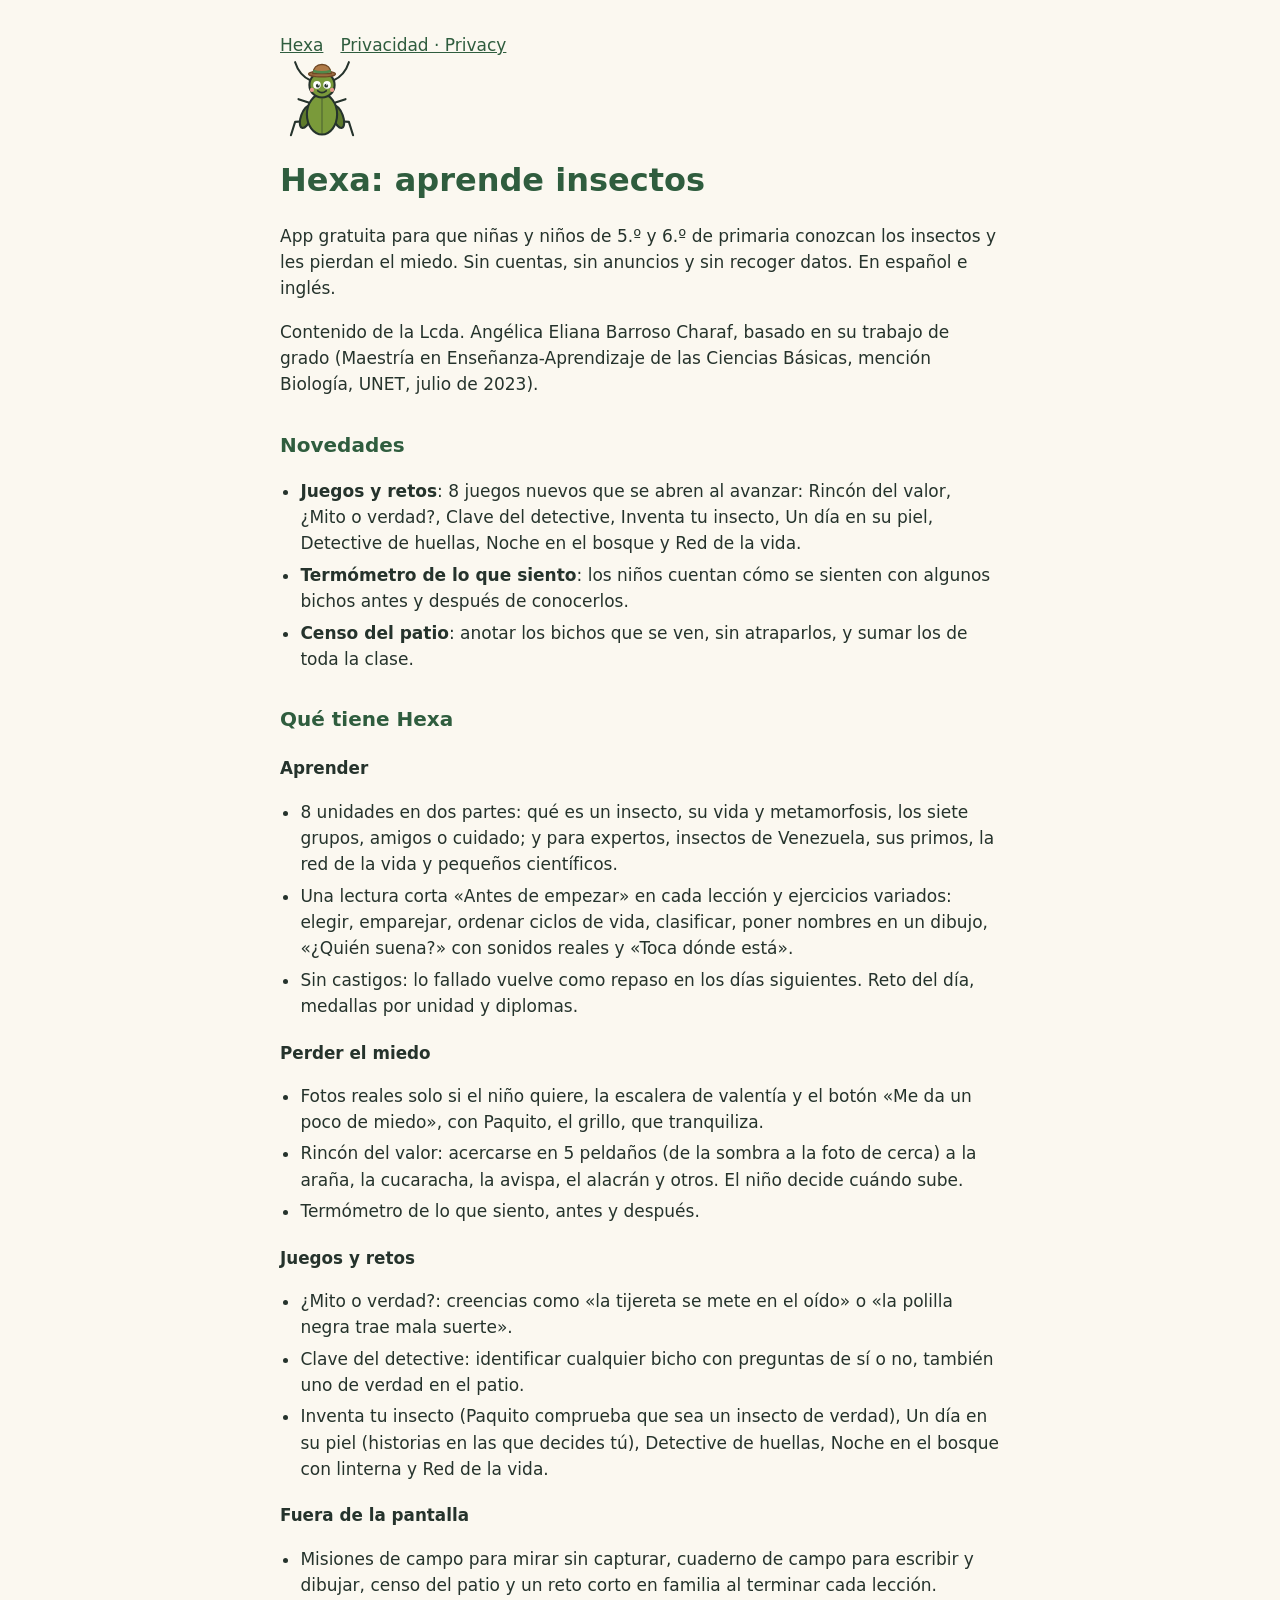
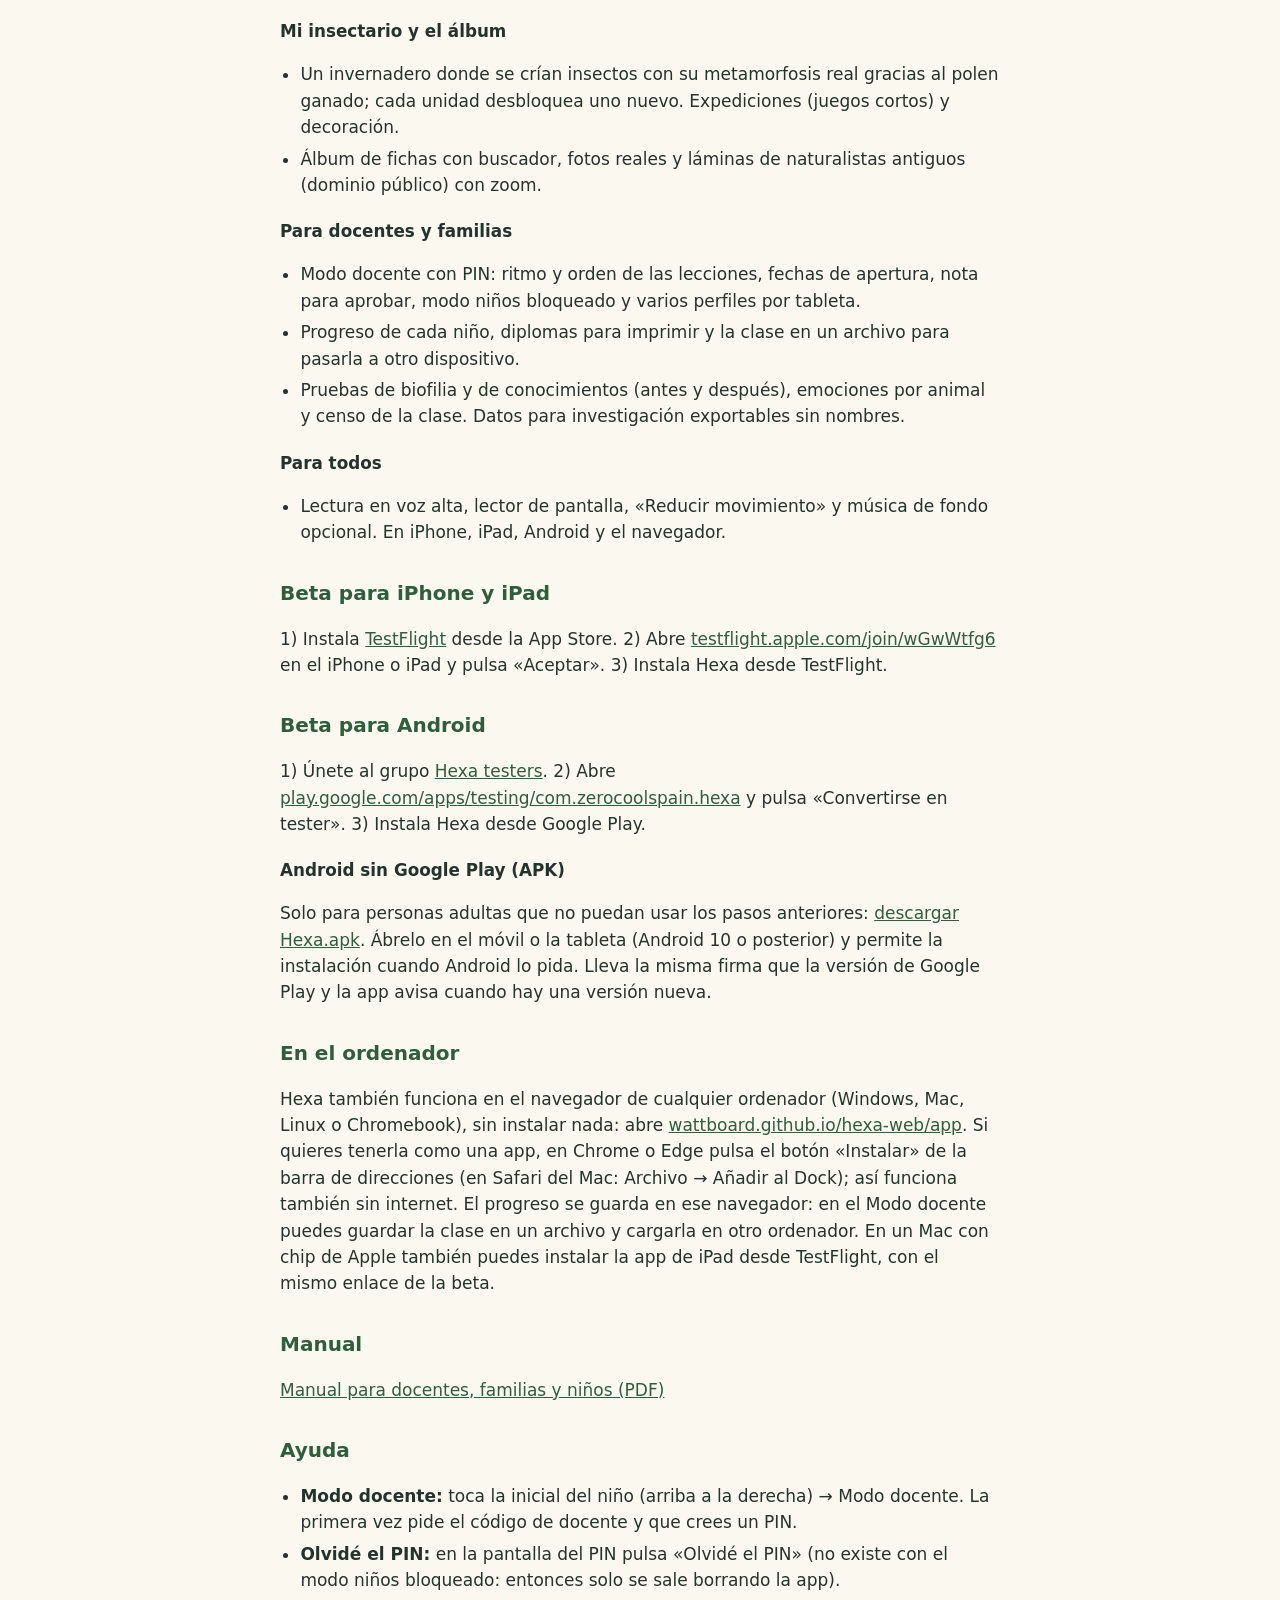
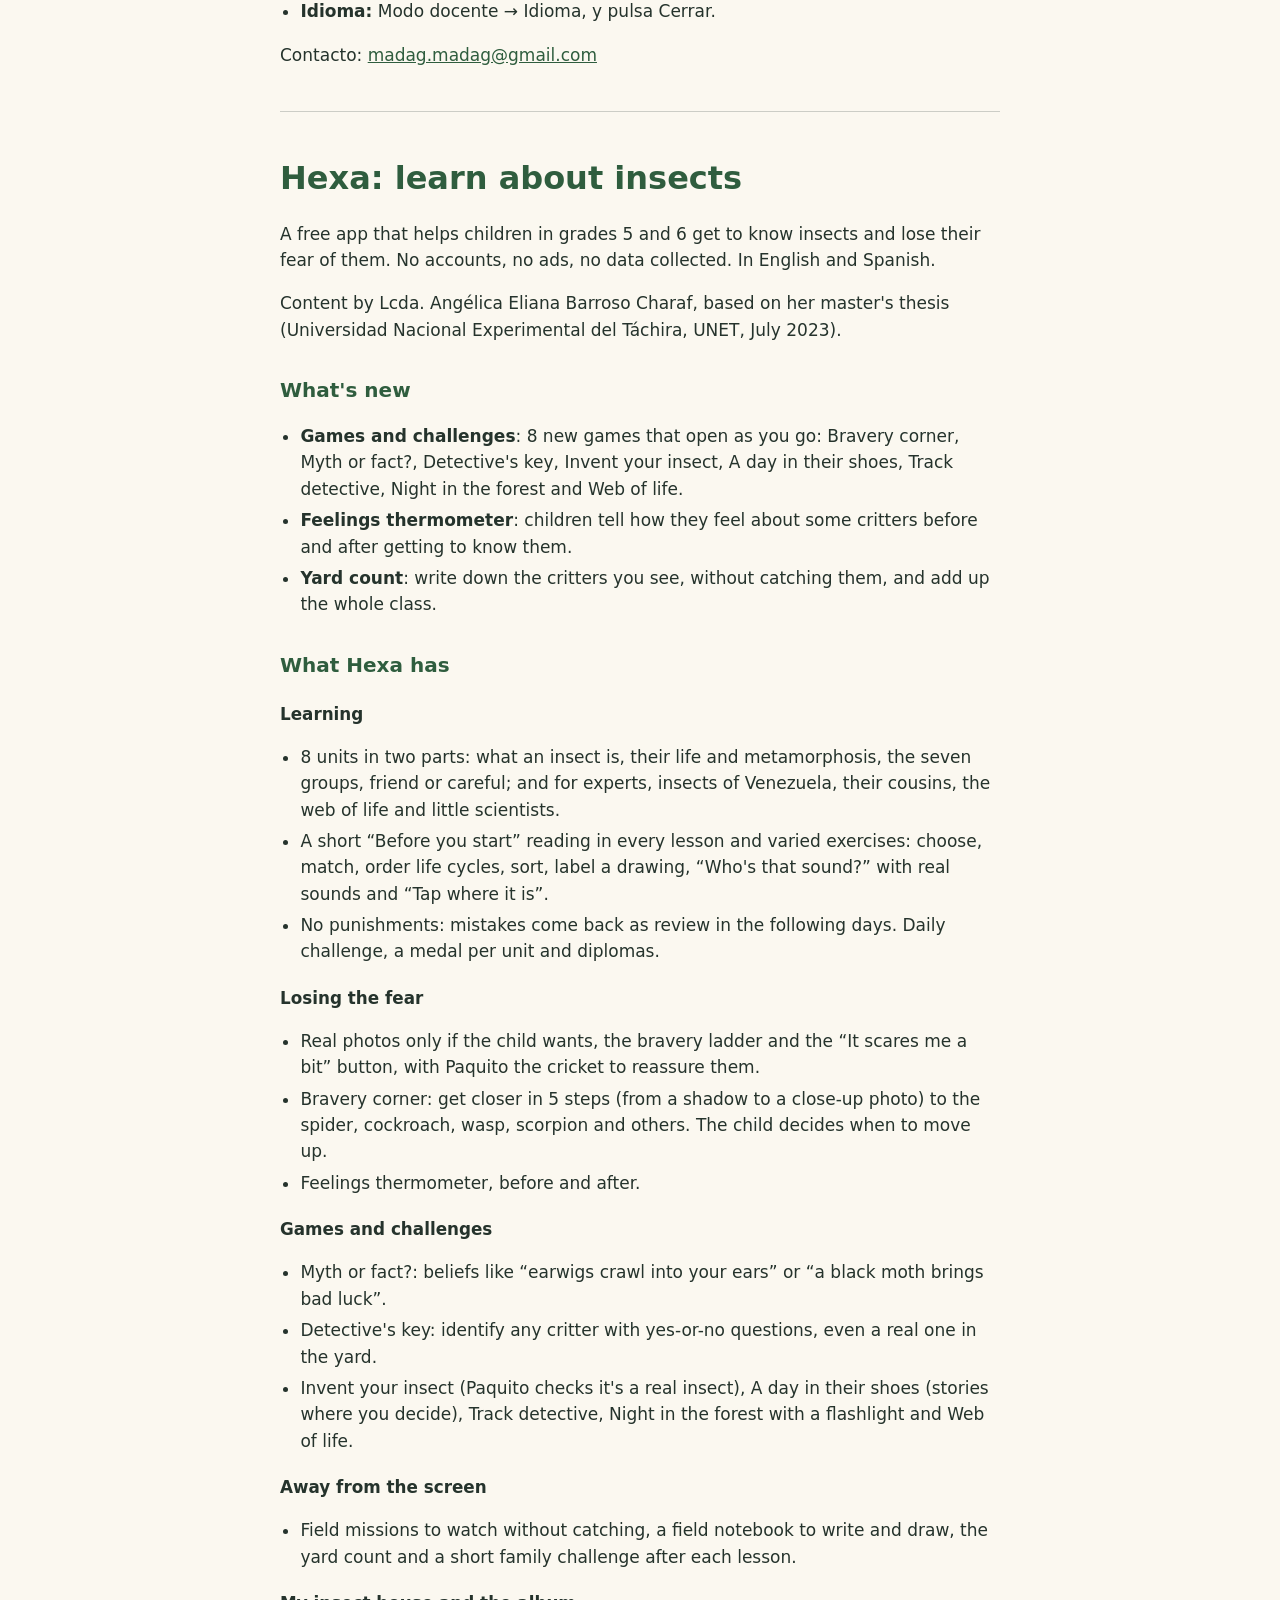
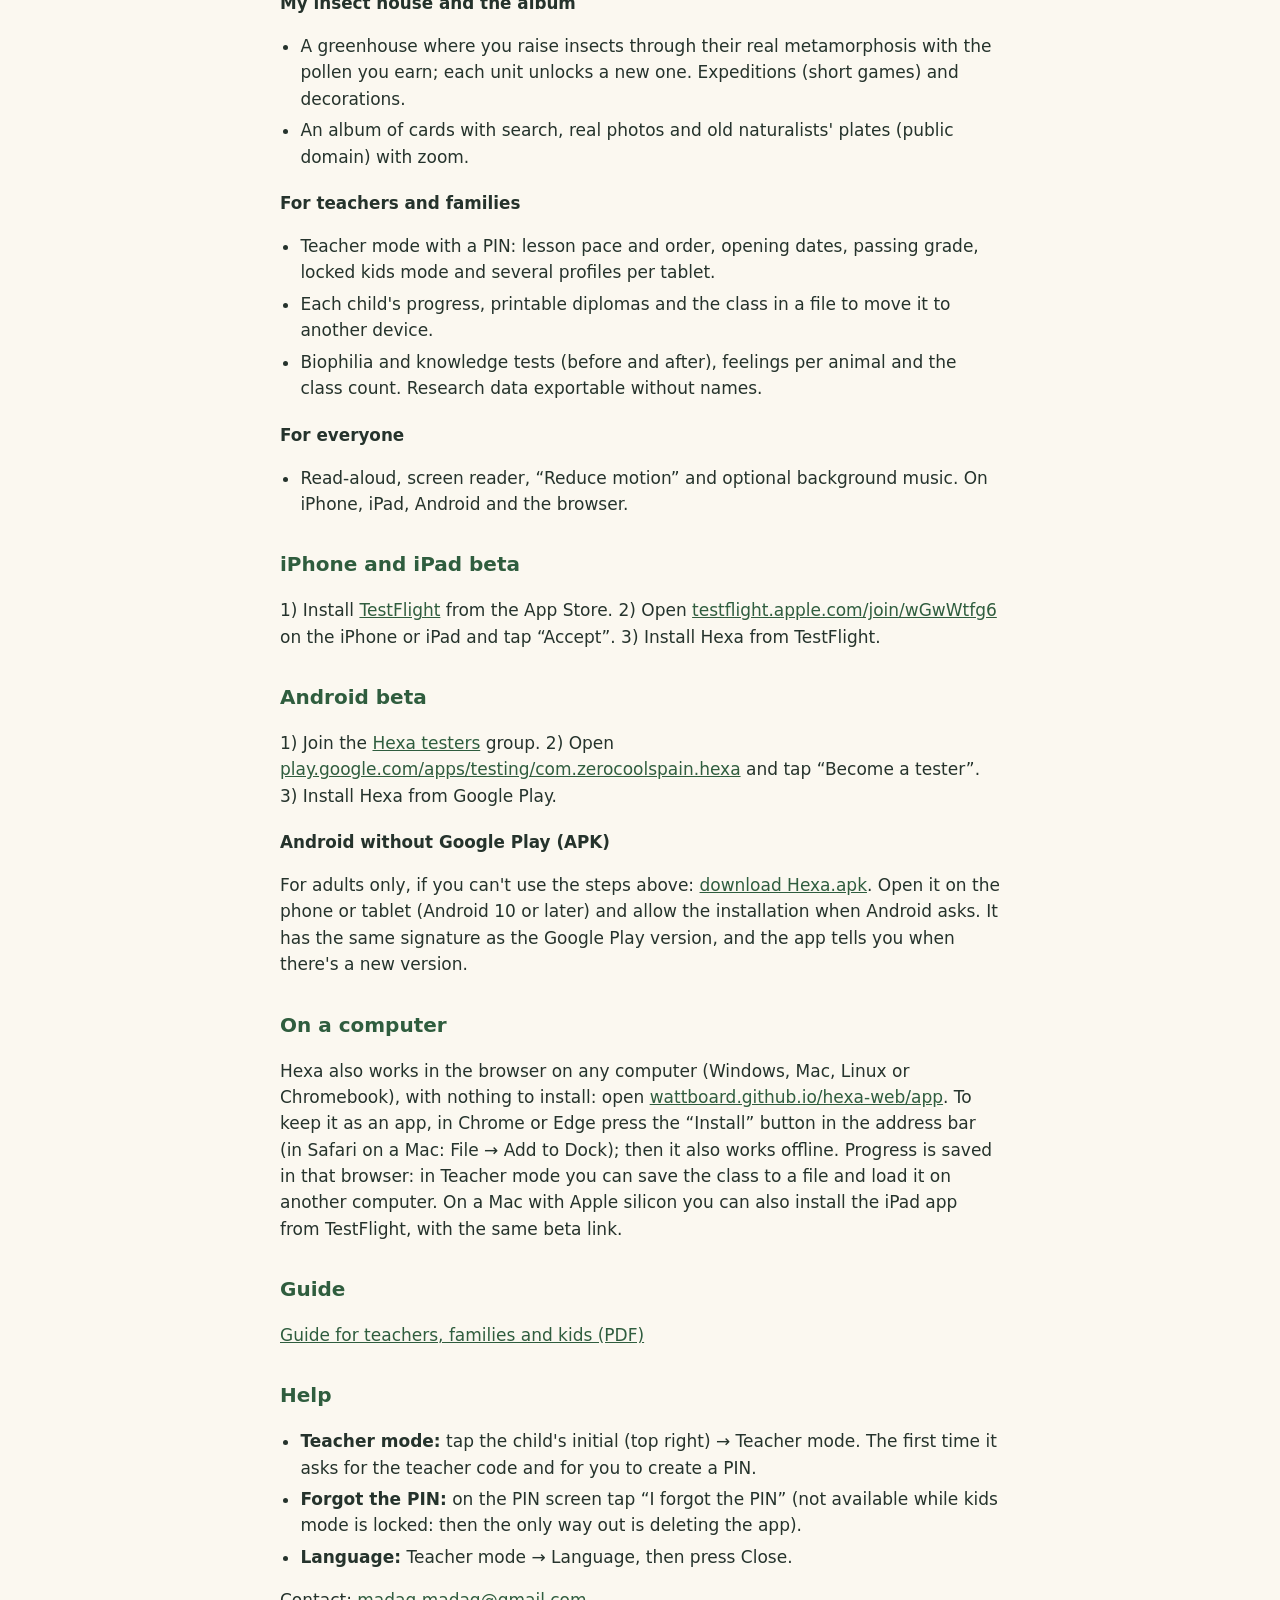
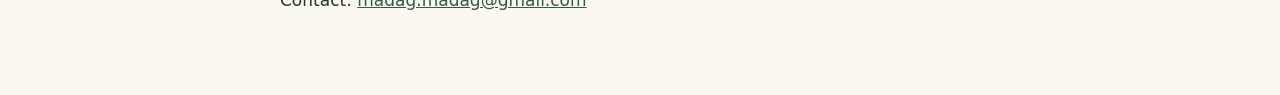
==== commit 7bb6f01c: "Web: descarga del APK para Android sin Google Play Co-Authored-By: Claude Sonnet 5.5 <noreply@anthro" ====
--- a/index.html
+++ b/index.html
@@ -32,6 +32,7 @@
 <li>Lectura en voz alta, lector de pantalla, «Reducir movimiento» y música de fondo opcional. En iPhone, iPad, Android y el navegador.</li></ul>
 <h2>Beta para iPhone y iPad</h2><p>1) Instala <a href="https://apps.apple.com/app/testflight/id899247664">TestFlight</a> desde la App Store. 2) Abre <a href="https://testflight.apple.com/join/wGwWtfg6">testflight.apple.com/join/wGwWtfg6</a> en el iPhone o iPad y pulsa «Aceptar». 3) Instala Hexa desde TestFlight.</p>
 <h2>Beta para Android</h2><p>1) Únete al grupo <a href="https://groups.google.com/g/hexa-testers">Hexa testers</a>. 2) Abre <a href="https://play.google.com/apps/testing/com.zerocoolspain.hexa">play.google.com/apps/testing/com.zerocoolspain.hexa</a> y pulsa «Convertirse en tester». 3) Instala Hexa desde Google Play.</p>
+<h3>Android sin Google Play (APK)</h3><p>Solo para personas adultas que no puedan usar los pasos anteriores: <a href="https://github.com/wattboard/hexa-web/releases/latest/download/Hexa.apk">descargar Hexa.apk</a>. Ábrelo en el móvil o la tableta (Android 10 o posterior) y permite la instalación cuando Android lo pida. Lleva la misma firma que la versión de Google Play y la app avisa cuando hay una versión nueva.</p>
 <h2>En el ordenador</h2><p>Hexa también funciona en el navegador de cualquier ordenador (Windows, Mac, Linux o Chromebook), sin instalar nada: abre <a href="app/">wattboard.github.io/hexa-web/app</a>. Si quieres tenerla como una app, en Chrome o Edge pulsa el botón «Instalar» de la barra de direcciones (en Safari del Mac: Archivo → Añadir al Dock); así funciona también sin internet. El progreso se guarda en ese navegador: en el Modo docente puedes guardar la clase en un archivo y cargarla en otro ordenador. En un Mac con chip de Apple también puedes instalar la app de iPad desde TestFlight, con el mismo enlace de la beta.</p>
 <h2>Manual</h2><p><a href="Manual-Hexa-beta.pdf">Manual para docentes, familias y niños (PDF)</a></p>
 <h2>Ayuda</h2><ul><li><b>Modo docente:</b> toca la inicial del niño (arriba a la derecha) → Modo docente. La primera vez pide el código de docente y que crees un PIN.</li><li><b>Olvidé el PIN:</b> en la pantalla del PIN pulsa «Olvidé el PIN» (no existe con el modo niños bloqueado: entonces solo se sale borrando la app).</li><li><b>Idioma:</b> Modo docente → Idioma, y pulsa Cerrar.</li></ul>
@@ -69,6 +70,7 @@
 <li>Read-aloud, screen reader, “Reduce motion” and optional background music. On iPhone, iPad, Android and the browser.</li></ul>
 <h2>iPhone and iPad beta</h2><p>1) Install <a href="https://apps.apple.com/app/testflight/id899247664">TestFlight</a> from the App Store. 2) Open <a href="https://testflight.apple.com/join/wGwWtfg6">testflight.apple.com/join/wGwWtfg6</a> on the iPhone or iPad and tap “Accept”. 3) Install Hexa from TestFlight.</p>
 <h2>Android beta</h2><p>1) Join the <a href="https://groups.google.com/g/hexa-testers">Hexa testers</a> group. 2) Open <a href="https://play.google.com/apps/testing/com.zerocoolspain.hexa">play.google.com/apps/testing/com.zerocoolspain.hexa</a> and tap “Become a tester”. 3) Install Hexa from Google Play.</p>
+<h3>Android without Google Play (APK)</h3><p>For adults only, if you can't use the steps above: <a href="https://github.com/wattboard/hexa-web/releases/latest/download/Hexa.apk">download Hexa.apk</a>. Open it on the phone or tablet (Android 10 or later) and allow the installation when Android asks. It has the same signature as the Google Play version, and the app tells you when there's a new version.</p>
 <h2>On a computer</h2><p>Hexa also works in the browser on any computer (Windows, Mac, Linux or Chromebook), with nothing to install: open <a href="app/">wattboard.github.io/hexa-web/app</a>. To keep it as an app, in Chrome or Edge press the “Install” button in the address bar (in Safari on a Mac: File → Add to Dock); then it also works offline. Progress is saved in that browser: in Teacher mode you can save the class to a file and load it on another computer. On a Mac with Apple silicon you can also install the iPad app from TestFlight, with the same beta link.</p>
 <h2>Guide</h2><p><a href="Hexa-beta-guide.pdf">Guide for teachers, families and kids (PDF)</a></p>
 <h2>Help</h2><ul><li><b>Teacher mode:</b> tap the child's initial (top right) → Teacher mode. The first time it asks for the teacher code and for you to create a PIN.</li><li><b>Forgot the PIN:</b> on the PIN screen tap “I forgot the PIN” (not available while kids mode is locked: then the only way out is deleting the app).</li><li><b>Language:</b> Teacher mode → Language, then press Close.</li></ul>
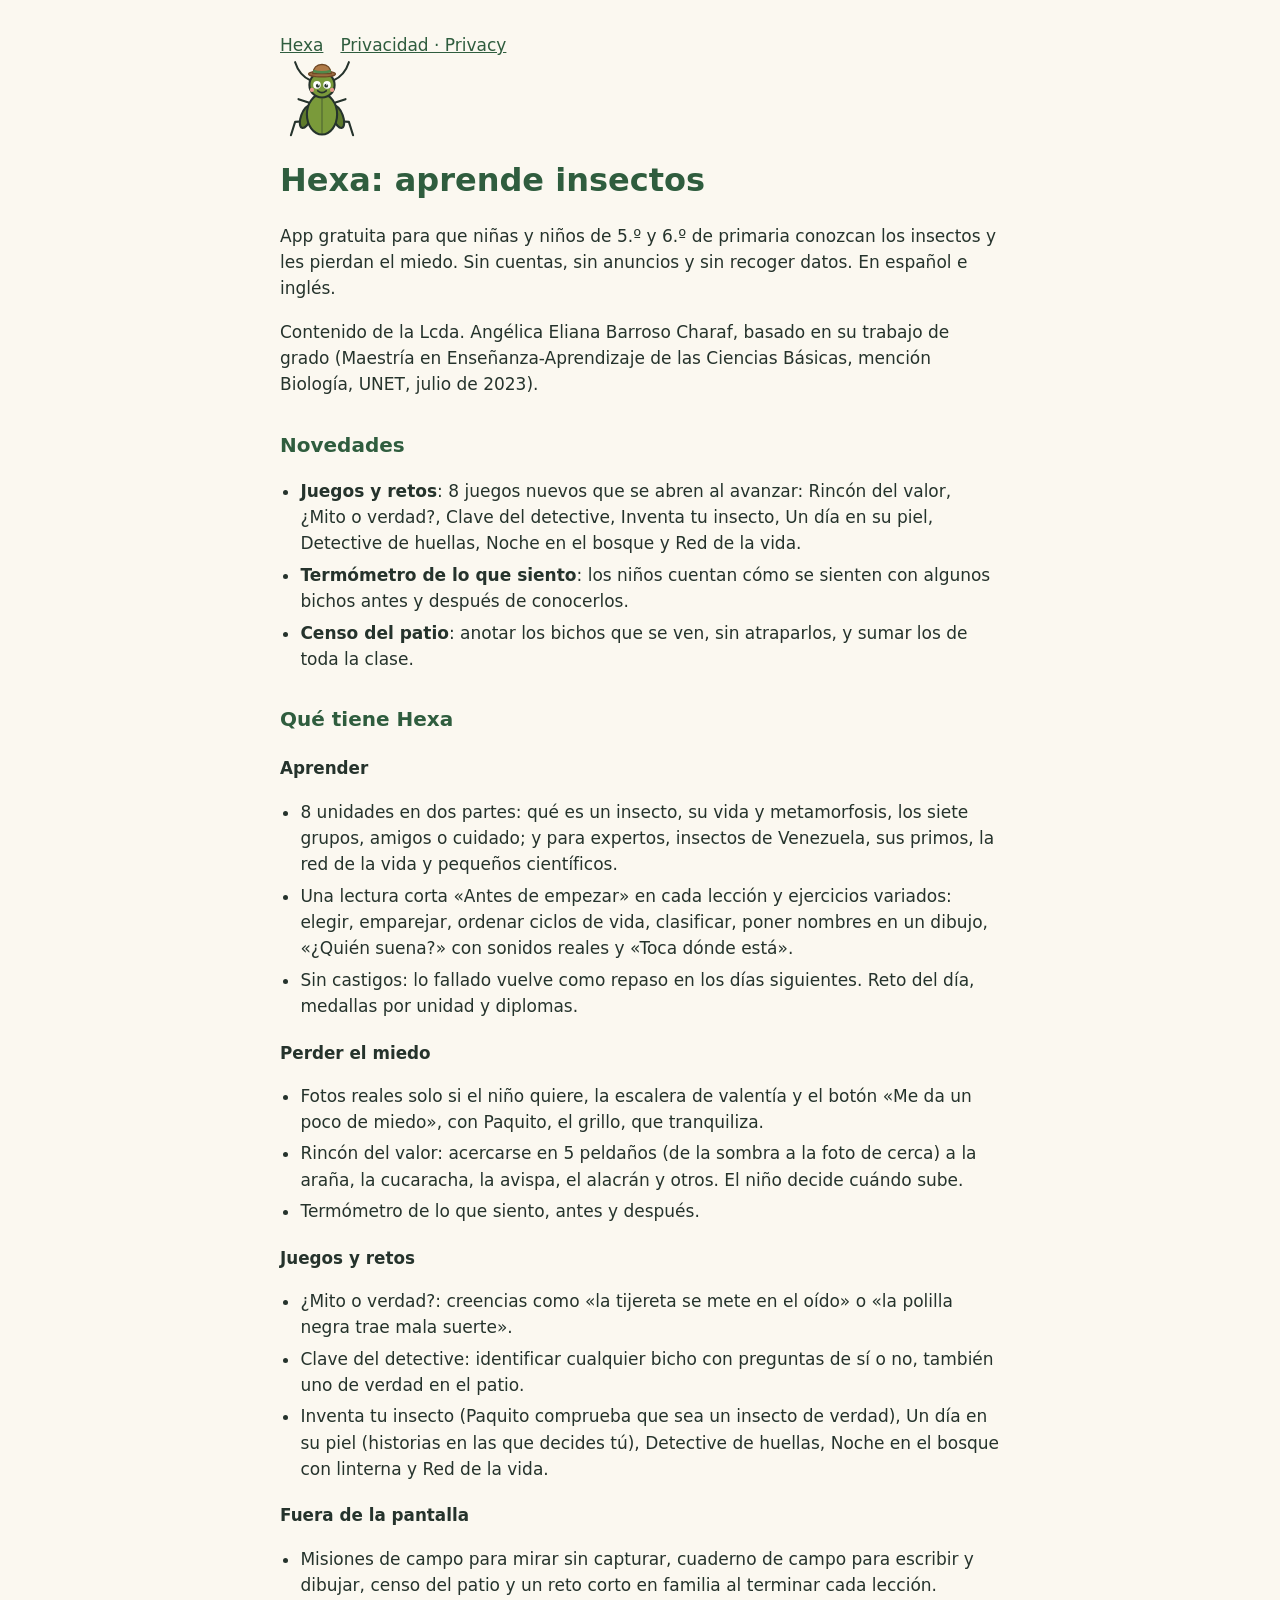
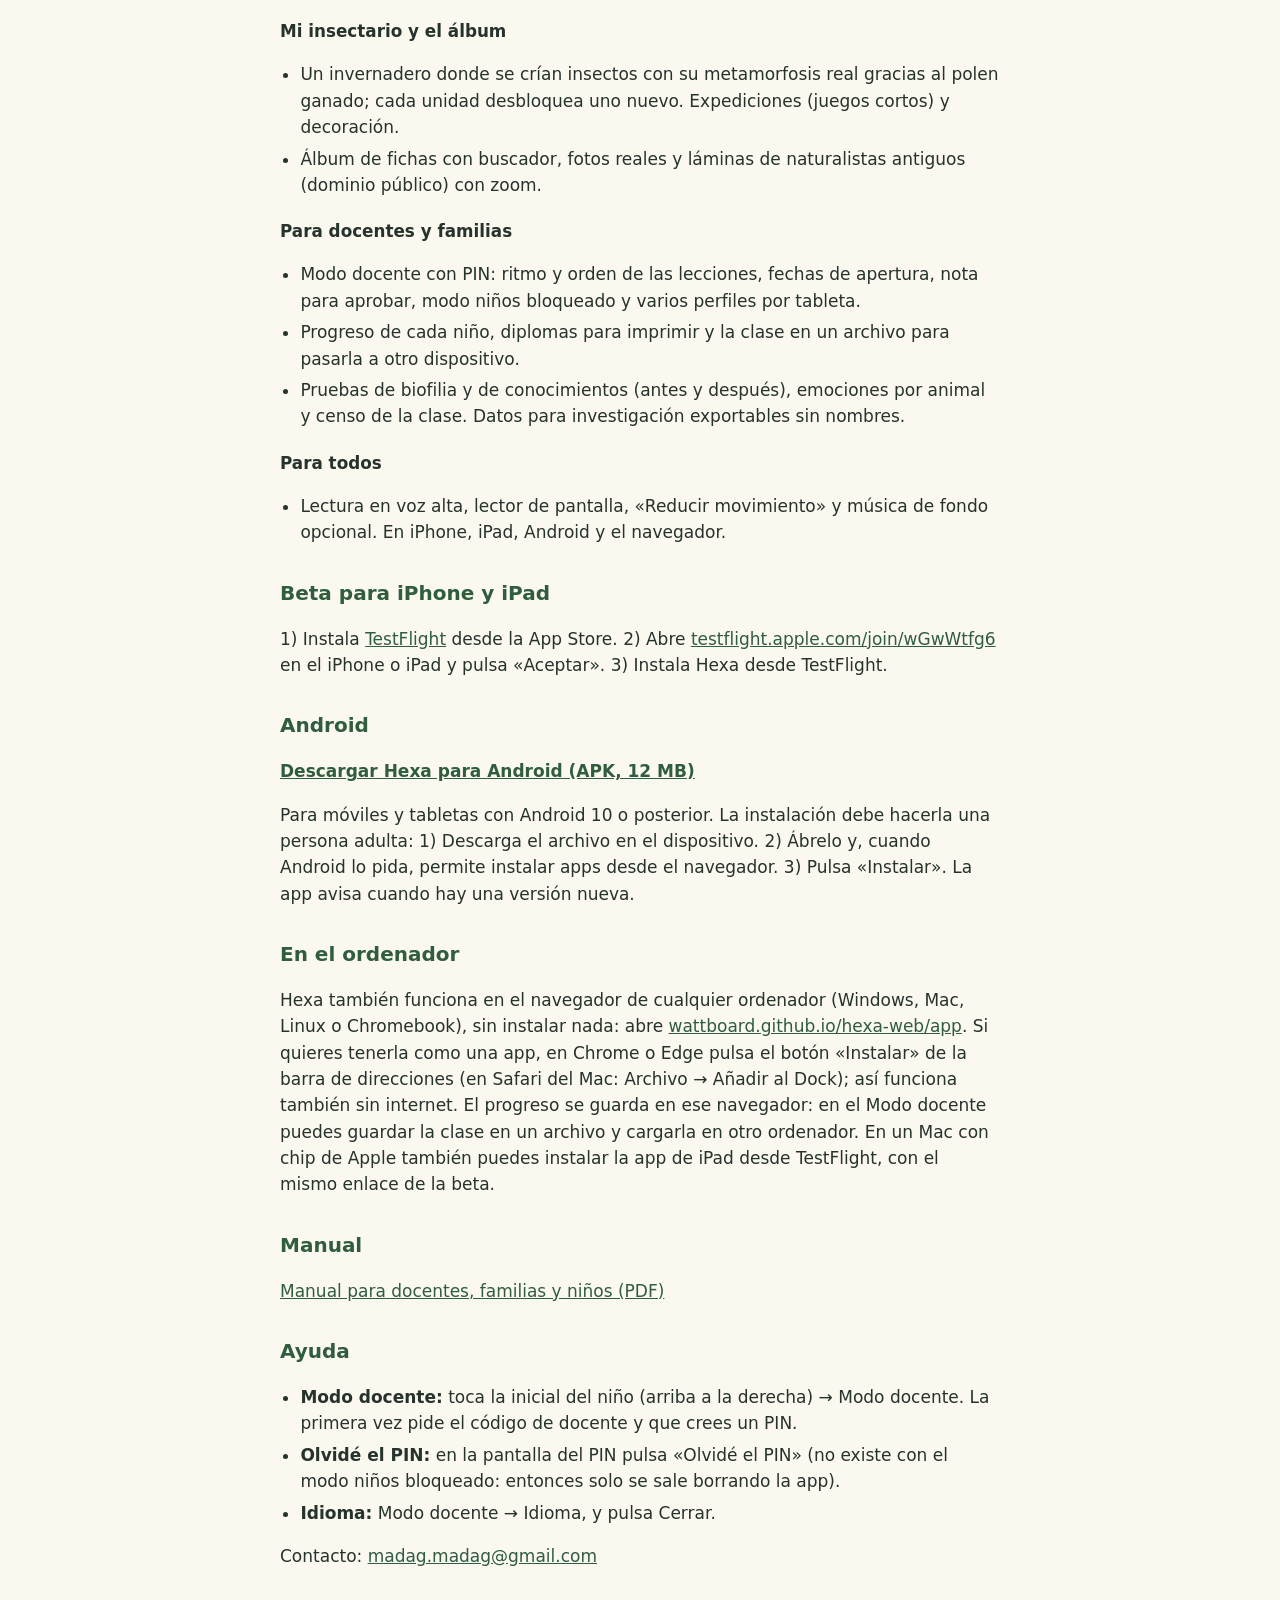
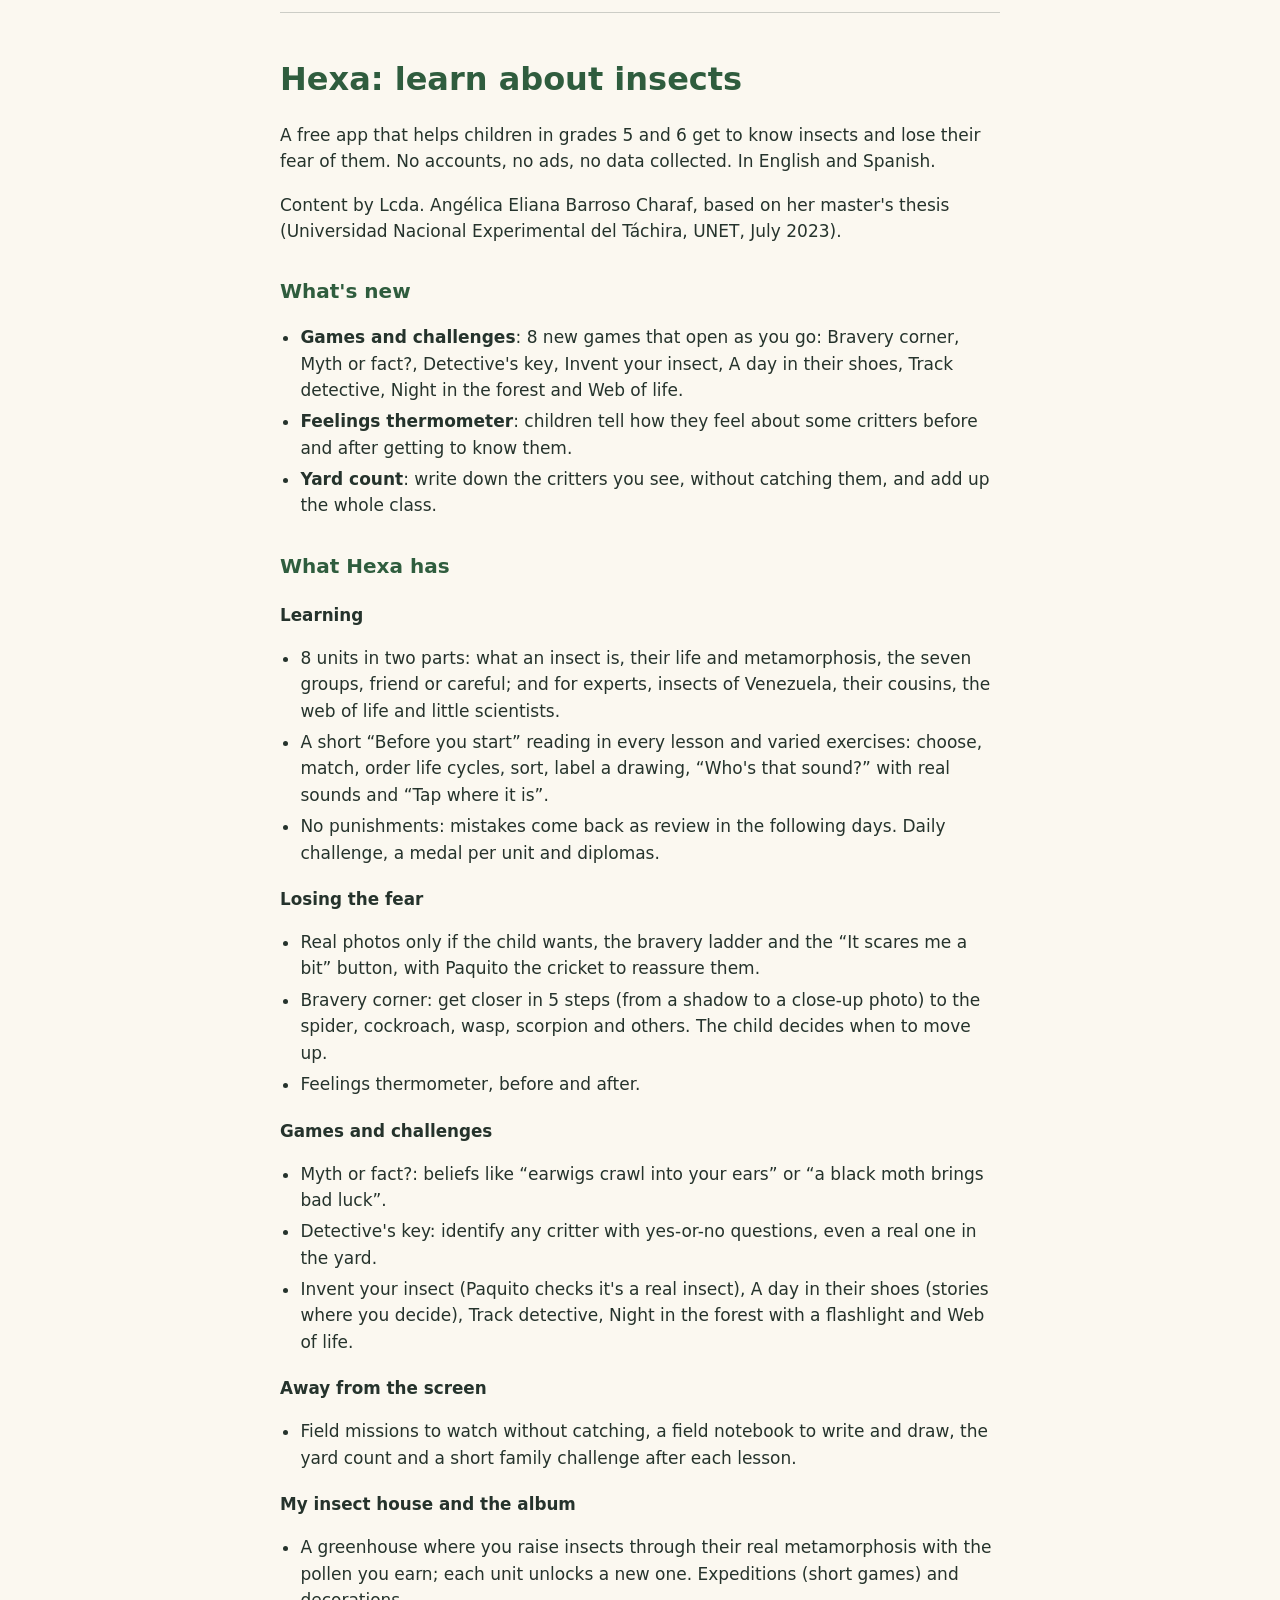
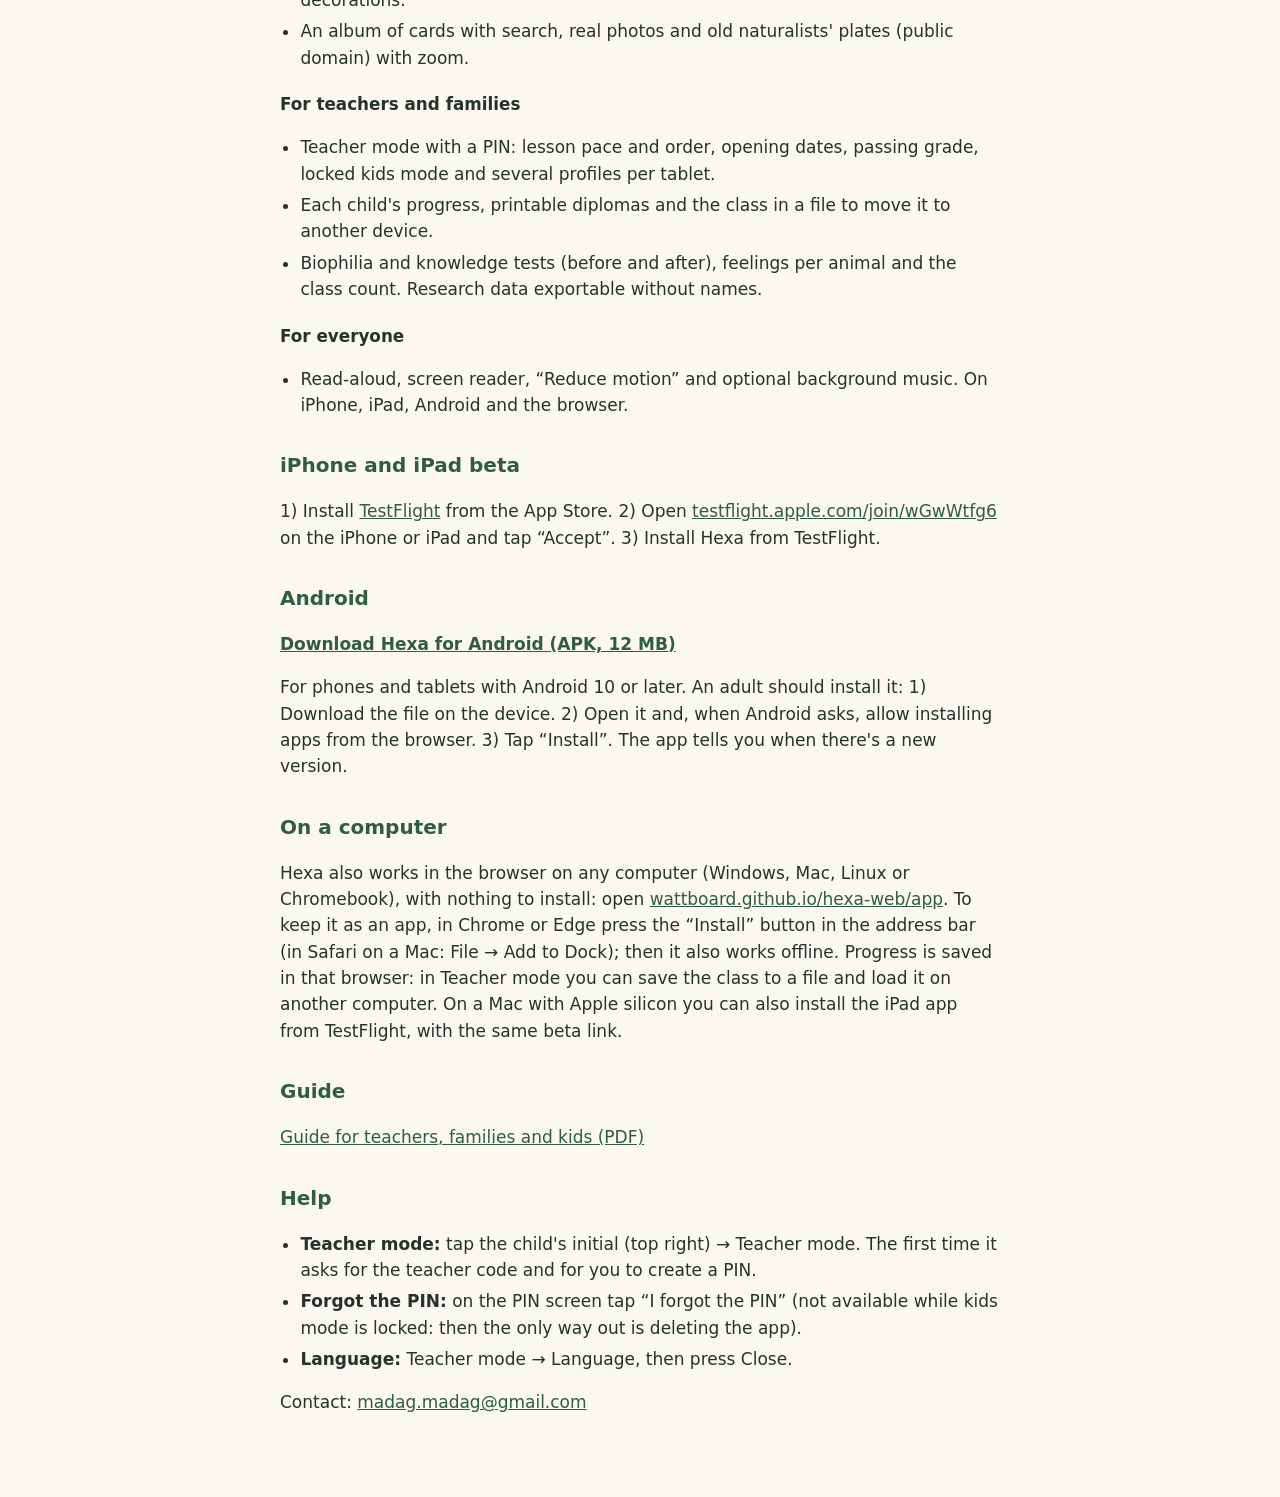
==== commit 556662a7: "Web: Android se descarga directamente (APK) en vez de los pasos de la beta de Google Play Co-Authore" ====
--- a/index.html
+++ b/index.html
@@ -31,8 +31,7 @@
 <h3>Para todos</h3><ul>
 <li>Lectura en voz alta, lector de pantalla, «Reducir movimiento» y música de fondo opcional. En iPhone, iPad, Android y el navegador.</li></ul>
 <h2>Beta para iPhone y iPad</h2><p>1) Instala <a href="https://apps.apple.com/app/testflight/id899247664">TestFlight</a> desde la App Store. 2) Abre <a href="https://testflight.apple.com/join/wGwWtfg6">testflight.apple.com/join/wGwWtfg6</a> en el iPhone o iPad y pulsa «Aceptar». 3) Instala Hexa desde TestFlight.</p>
-<h2>Beta para Android</h2><p>1) Únete al grupo <a href="https://groups.google.com/g/hexa-testers">Hexa testers</a>. 2) Abre <a href="https://play.google.com/apps/testing/com.zerocoolspain.hexa">play.google.com/apps/testing/com.zerocoolspain.hexa</a> y pulsa «Convertirse en tester». 3) Instala Hexa desde Google Play.</p>
-<h3>Android sin Google Play (APK)</h3><p>Solo para personas adultas que no puedan usar los pasos anteriores: <a href="https://github.com/wattboard/hexa-web/releases/latest/download/Hexa.apk">descargar Hexa.apk</a>. Ábrelo en el móvil o la tableta (Android 10 o posterior) y permite la instalación cuando Android lo pida. Lleva la misma firma que la versión de Google Play y la app avisa cuando hay una versión nueva.</p>
+<h2>Android</h2><p><a href="https://github.com/wattboard/hexa-web/releases/latest/download/Hexa.apk"><b>Descargar Hexa para Android (APK, 12 MB)</b></a></p><p>Para móviles y tabletas con Android 10 o posterior. La instalación debe hacerla una persona adulta: 1) Descarga el archivo en el dispositivo. 2) Ábrelo y, cuando Android lo pida, permite instalar apps desde el navegador. 3) Pulsa «Instalar». La app avisa cuando hay una versión nueva.</p>
 <h2>En el ordenador</h2><p>Hexa también funciona en el navegador de cualquier ordenador (Windows, Mac, Linux o Chromebook), sin instalar nada: abre <a href="app/">wattboard.github.io/hexa-web/app</a>. Si quieres tenerla como una app, en Chrome o Edge pulsa el botón «Instalar» de la barra de direcciones (en Safari del Mac: Archivo → Añadir al Dock); así funciona también sin internet. El progreso se guarda en ese navegador: en el Modo docente puedes guardar la clase en un archivo y cargarla en otro ordenador. En un Mac con chip de Apple también puedes instalar la app de iPad desde TestFlight, con el mismo enlace de la beta.</p>
 <h2>Manual</h2><p><a href="Manual-Hexa-beta.pdf">Manual para docentes, familias y niños (PDF)</a></p>
 <h2>Ayuda</h2><ul><li><b>Modo docente:</b> toca la inicial del niño (arriba a la derecha) → Modo docente. La primera vez pide el código de docente y que crees un PIN.</li><li><b>Olvidé el PIN:</b> en la pantalla del PIN pulsa «Olvidé el PIN» (no existe con el modo niños bloqueado: entonces solo se sale borrando la app).</li><li><b>Idioma:</b> Modo docente → Idioma, y pulsa Cerrar.</li></ul>
@@ -69,8 +68,7 @@
 <h3>For everyone</h3><ul>
 <li>Read-aloud, screen reader, “Reduce motion” and optional background music. On iPhone, iPad, Android and the browser.</li></ul>
 <h2>iPhone and iPad beta</h2><p>1) Install <a href="https://apps.apple.com/app/testflight/id899247664">TestFlight</a> from the App Store. 2) Open <a href="https://testflight.apple.com/join/wGwWtfg6">testflight.apple.com/join/wGwWtfg6</a> on the iPhone or iPad and tap “Accept”. 3) Install Hexa from TestFlight.</p>
-<h2>Android beta</h2><p>1) Join the <a href="https://groups.google.com/g/hexa-testers">Hexa testers</a> group. 2) Open <a href="https://play.google.com/apps/testing/com.zerocoolspain.hexa">play.google.com/apps/testing/com.zerocoolspain.hexa</a> and tap “Become a tester”. 3) Install Hexa from Google Play.</p>
-<h3>Android without Google Play (APK)</h3><p>For adults only, if you can't use the steps above: <a href="https://github.com/wattboard/hexa-web/releases/latest/download/Hexa.apk">download Hexa.apk</a>. Open it on the phone or tablet (Android 10 or later) and allow the installation when Android asks. It has the same signature as the Google Play version, and the app tells you when there's a new version.</p>
+<h2>Android</h2><p><a href="https://github.com/wattboard/hexa-web/releases/latest/download/Hexa.apk"><b>Download Hexa for Android (APK, 12 MB)</b></a></p><p>For phones and tablets with Android 10 or later. An adult should install it: 1) Download the file on the device. 2) Open it and, when Android asks, allow installing apps from the browser. 3) Tap “Install”. The app tells you when there's a new version.</p>
 <h2>On a computer</h2><p>Hexa also works in the browser on any computer (Windows, Mac, Linux or Chromebook), with nothing to install: open <a href="app/">wattboard.github.io/hexa-web/app</a>. To keep it as an app, in Chrome or Edge press the “Install” button in the address bar (in Safari on a Mac: File → Add to Dock); then it also works offline. Progress is saved in that browser: in Teacher mode you can save the class to a file and load it on another computer. On a Mac with Apple silicon you can also install the iPad app from TestFlight, with the same beta link.</p>
 <h2>Guide</h2><p><a href="Hexa-beta-guide.pdf">Guide for teachers, families and kids (PDF)</a></p>
 <h2>Help</h2><ul><li><b>Teacher mode:</b> tap the child's initial (top right) → Teacher mode. The first time it asks for the teacher code and for you to create a PIN.</li><li><b>Forgot the PIN:</b> on the PIN screen tap “I forgot the PIN” (not available while kids mode is locked: then the only way out is deleting the app).</li><li><b>Language:</b> Teacher mode → Language, then press Close.</li></ul>
